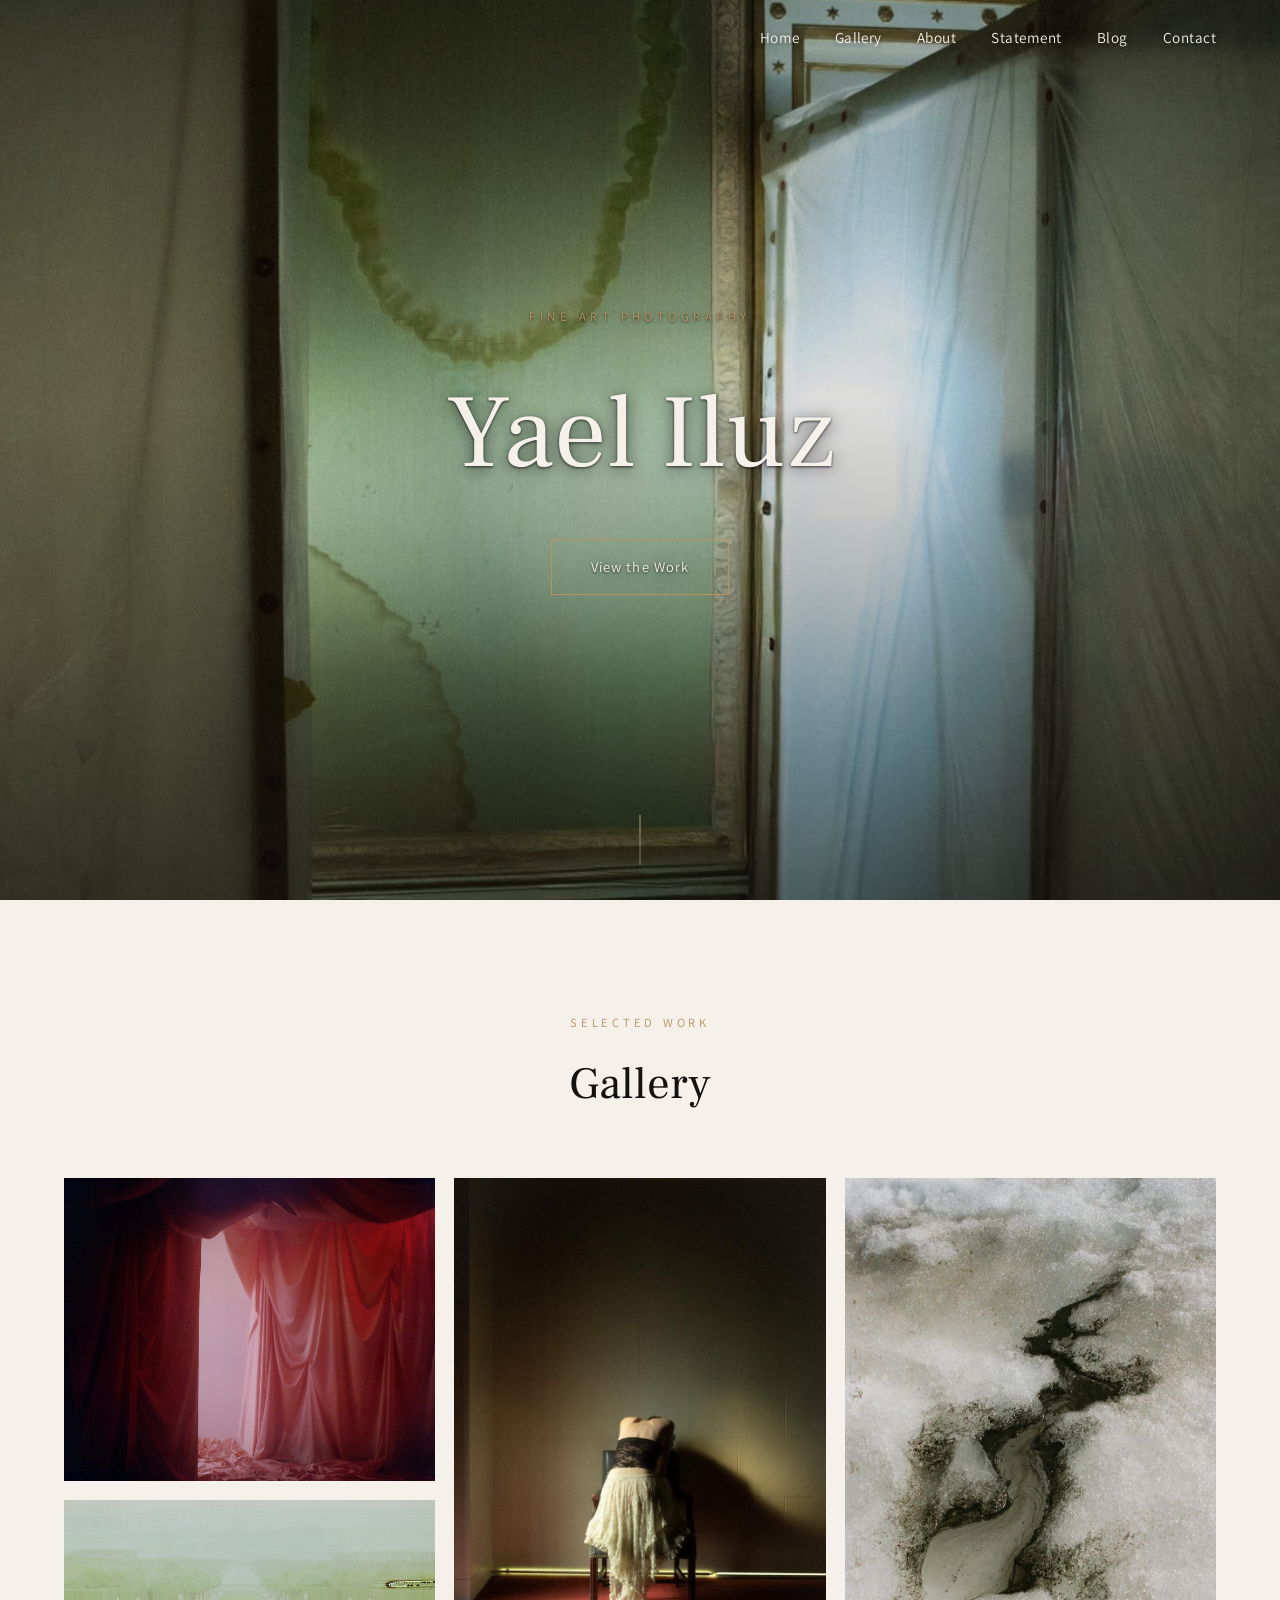
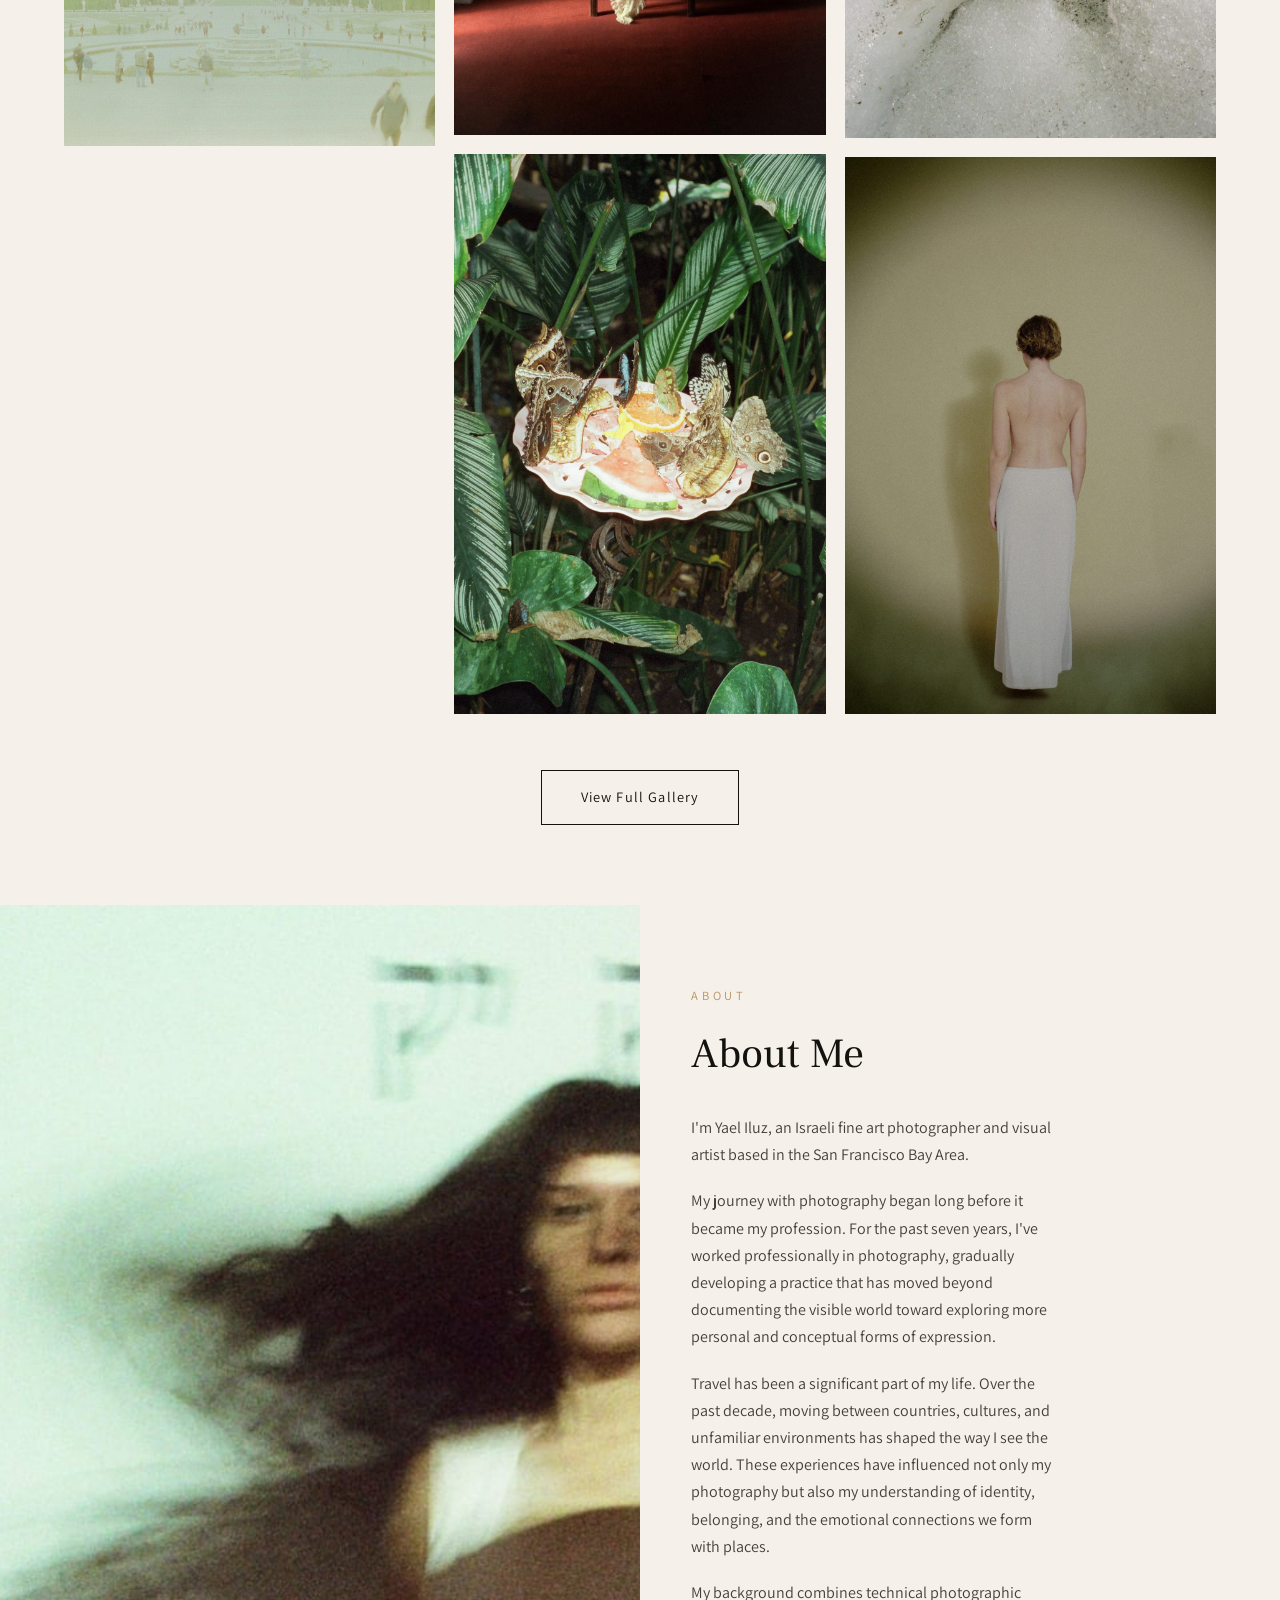
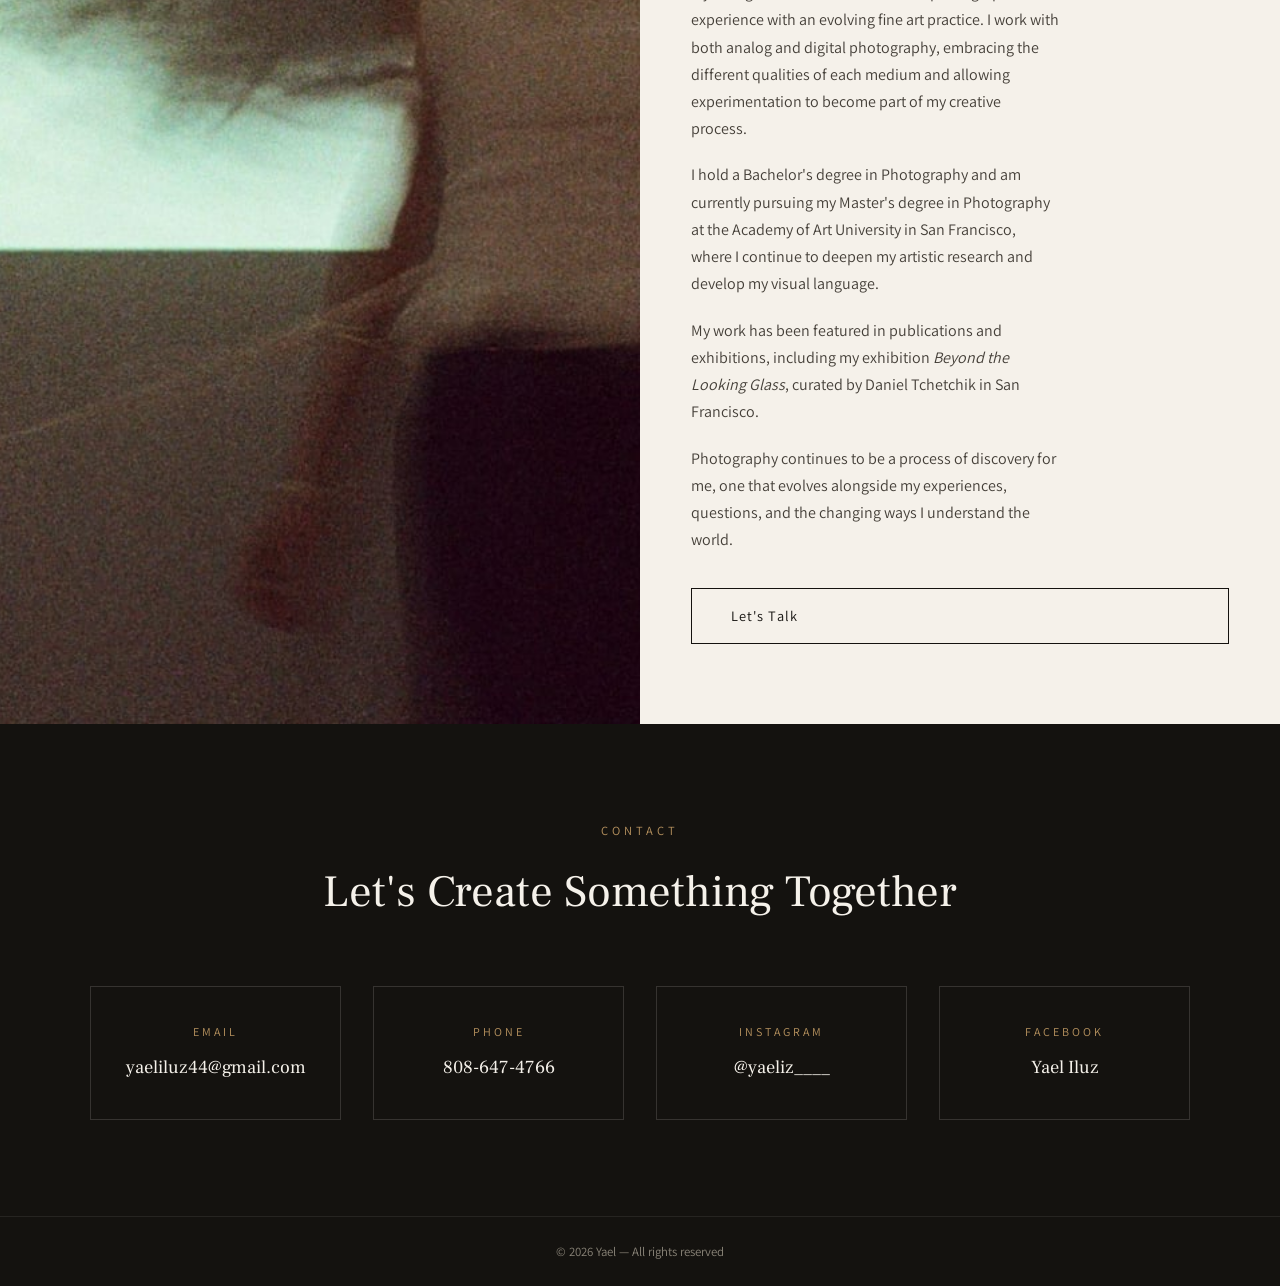
==== index.html @ ffc7ed6e "Add cache-busting version to styles.css/script.js across all pages She reported the gallery fix not " ====
<!DOCTYPE html>
<html lang="en" dir="ltr">
<head>
<meta charset="UTF-8">
<meta name="viewport" content="width=device-width, initial-scale=1.0">
<title>Yael | Fine Art Photographer</title>
<meta name="description" content="Yael — fine art photographer. Portraits, nature, and unforgettable moments through the lens.">
<link rel="preconnect" href="https://fonts.googleapis.com">
<link rel="preconnect" href="https://fonts.gstatic.com" crossorigin>
<link href="https://fonts.googleapis.com/css2?family=Frank+Ruhl+Libre:wght@300;400;500;700&family=Assistant:wght@300;400;500;600&display=swap" rel="stylesheet">
<link rel="stylesheet" href="styles.css?v=3">
</head>
<body>

<div class="loader" id="loader"><span>Yael</span></div>

<header class="site-header" id="siteHeader">
  <nav class="nav">
    <button class="nav-toggle" id="navToggle" aria-label="Menu">
      <span></span><span></span><span></span>
    </button>
    <ul class="nav-links" id="navLinks">
      <li><a href="#home">Home</a></li>
      <li><a href="#gallery">Gallery</a></li>
      <li><a href="#about">About</a></li>
      <li><a href="artist-statement.html">Statement</a></li>
      <li><a href="blog.html">Blog</a></li>
      <li><a href="#contact">Contact</a></li>
    </ul>
  </nav>
</header>

<section class="hero" id="home">
  <div class="hero-slides" id="heroSlides">
    <div class="hero-slide active" style="background-image:url('images/hero/hero-static.jpg')"></div>
  </div>
  <div class="hero-overlay"></div>
  <div class="hero-content">
    <p class="hero-eyebrow">Fine Art Photography</p>
    <h1>Yael Iluz</h1>
    <a href="#gallery" class="btn">View the Work</a>
  </div>
  <div class="scroll-hint"><span></span></div>
</section>


<section class="gallery-section" id="gallery">
  <div class="section-heading">
    <p class="eyebrow">Selected Work</p>
    <h2>Gallery</h2>
  </div>
  <div class="masonry" id="masonryGrid">
    <figure class="masonry-item"><img src="images/gallery/curtain.jpg" alt="Draped curtain, studio" loading="lazy"><figcaption>Fine Art // Studio</figcaption></figure>
    <figure class="masonry-item"><img src="images/gallery/garden.jpg" alt="Garden fountain, pastel tones" loading="lazy"><figcaption>Nature</figcaption></figure>
    <figure class="masonry-item"><img src="images/gallery/figure-study.jpg" alt="Figure study, seated" loading="lazy"><figcaption>Portrait</figcaption></figure>
    <figure class="masonry-item"><img src="images/gallery/butterflies.jpg" alt="Butterflies on a fruit plate" loading="lazy"><figcaption>Nature</figcaption></figure>
    <figure class="masonry-item"><img src="images/gallery/snow.jpg" alt="Melting snow, abstract" loading="lazy"><figcaption>Nature // Abstract</figcaption></figure>
    <figure class="masonry-item"><img src="images/gallery/back-portrait.jpg" alt="Bare back portrait against a wall" loading="lazy"><figcaption>Portrait</figcaption></figure>
  </div>
  <div class="gallery-cta">
    <a href="gallery.html" class="btn btn-outline">View Full Gallery</a>
  </div>
</section>

<section class="about" id="about">
  <div class="about-image" style="background-image:url('images/gallery/about-portrait.jpg')"></div>
  <div class="about-text">
    <p class="eyebrow">About</p>
    <h2>About Me</h2>
    <p>I'm Yael Iluz, an Israeli fine art photographer and visual artist based in the San Francisco Bay Area.</p>
    <p>My journey with photography began long before it became my profession. For the past seven years, I've worked professionally in photography, gradually developing a practice that has moved beyond documenting the visible world toward exploring more personal and conceptual forms of expression.</p>
    <p>Travel has been a significant part of my life. Over the past decade, moving between countries, cultures, and unfamiliar environments has shaped the way I see the world. These experiences have influenced not only my photography but also my understanding of identity, belonging, and the emotional connections we form with places.</p>
    <p>My background combines technical photographic experience with an evolving fine art practice. I work with both analog and digital photography, embracing the different qualities of each medium and allowing experimentation to become part of my creative process.</p>
    <p>I hold a Bachelor's degree in Photography and am currently pursuing my Master's degree in Photography at the Academy of Art University in San Francisco, where I continue to deepen my artistic research and develop my visual language.</p>
    <p>My work has been featured in publications and exhibitions, including my exhibition <em>Beyond the Looking Glass</em>, curated by Daniel Tchetchik in San Francisco.</p>
    <p>Photography continues to be a process of discovery for me, one that evolves alongside my experiences, questions, and the changing ways I understand the world.</p>
    <a href="#contact" class="btn btn-outline">Let's Talk</a>
  </div>
</section>

<section class="contact" id="contact">
  <div class="section-heading light">
    <p class="eyebrow">Contact</p>
    <h2>Let's Create Something Together</h2>
  </div>
  <div class="contact-grid">
    <a class="contact-item" href="mailto:yaeliluz44@gmail.com">
      <span class="contact-label">Email</span>
      <span class="contact-value">yaeliluz44@gmail.com</span>
    </a>
    <a class="contact-item" href="tel:+18086474766">
      <span class="contact-label">Phone</span>
      <span class="contact-value">808-647-4766</span>
    </a>
    <a class="contact-item" href="https://www.instagram.com/yaeliz____" target="_blank" rel="noopener">
      <span class="contact-label">Instagram</span>
      <span class="contact-value">@yaeliz____</span>
    </a>
    <a class="contact-item" href="https://www.facebook.com/yael.iluz" target="_blank" rel="noopener">
      <span class="contact-label">Facebook</span>
      <span class="contact-value">Yael Iluz</span>
    </a>
  </div>
</section>

<footer class="site-footer">
  <p>© <span id="year"></span> Yael — All rights reserved</p>
</footer>

<div class="lightbox" id="lightbox">
  <button class="lightbox-close" id="lightboxClose" aria-label="Close">&times;</button>
  <img id="lightboxImg" src="" alt="">
</div>

<script src="script.js?v=3"></script>
</body>
</html>
---- styles.css ----
:root {
  --black: #14120f;
  --cream: #f5f1ea;
  --sand: #e8e0d2;
  --gold: #b8935f;
  --muted: #8a8478;
  --serif: 'Frank Ruhl Libre', serif;
  --sans: 'Assistant', sans-serif;
  --transition: 0.5s cubic-bezier(.25,.1,.25,1);
}

* { margin: 0; padding: 0; box-sizing: border-box; }

html { scroll-behavior: smooth; }

body {
  font-family: var(--sans);
  background: var(--cream);
  color: var(--black);
  line-height: 1.7;
  overflow-x: hidden;
}

img { display: block; max-width: 100%; }

a { color: inherit; text-decoration: none; }

/* Loader */
.loader {
  position: fixed; inset: 0; z-index: 9999;
  background: var(--black);
  display: flex; align-items: center; justify-content: center;
  transition: opacity 0.8s ease, visibility 0.8s ease;
}
.loader span {
  font-family: var(--serif);
  color: var(--cream);
  font-size: 1.4rem;
  letter-spacing: 0.3em;
  opacity: 0;
  animation: fadeLoader 1.6s ease forwards;
}
@keyframes fadeLoader { 0%{opacity:0} 50%{opacity:1} 100%{opacity:1} }
.loader.hidden { opacity: 0; visibility: hidden; }

/* Header */
.site-header {
  position: fixed; top: 0; right: 0; left: 0; z-index: 500;
  padding: 1.5rem 5%;
  transition: background var(--transition), padding var(--transition);
  text-shadow: 0 1px 6px rgba(0,0,0,0.6);
}
.site-header.scrolled { text-shadow: none; }
.site-header.scrolled {
  background: rgba(20,18,15,0.92);
  backdrop-filter: blur(8px);
  padding: 0.9rem 5%;
}
.nav {
  display: flex; align-items: center; justify-content: flex-end;
  max-width: 1400px; margin: 0 auto;
}
.logo {
  font-family: var(--serif);
  font-size: 1.4rem;
  letter-spacing: 0.08em;
  color: var(--cream);
}
.nav-links {
  display: flex; gap: 2.2rem; list-style: none;
}
.nav-links a {
  color: var(--cream);
  font-size: 0.95rem;
  letter-spacing: 0.03em;
  position: relative;
  padding-bottom: 4px;
}
.nav-links a::after {
  content: ''; position: absolute; bottom: 0; right: 0; width: 0; height: 1px;
  background: var(--gold); transition: width var(--transition);
}
.nav-links a:hover::after { width: 100%; }

.nav-toggle {
  display: none; flex-direction: column; gap: 5px;
  background: none; border: none; cursor: pointer; padding: 8px;
}
.nav-toggle span { width: 24px; height: 2px; background: var(--cream); }

/* Hero */
.hero {
  position: relative; height: 100vh; min-height: 600px;
  display: flex; align-items: center; justify-content: center;
  overflow: hidden;
}
.hero-slides { position: absolute; inset: 0; }
.hero-slide {
  position: absolute; inset: 0;
  background-size: cover; background-position: center;
  opacity: 0;
  transform: scale(1.08);
  transition: opacity 1.8s ease;
  animation: heroZoomLoop 22s ease-in-out infinite alternate;
}
.hero-slide.active { opacity: 1; z-index: 1; }
@keyframes heroZoomLoop { from { transform: scale(1.08); } to { transform: scale(1); } }
.hero-overlay {
  position: absolute; inset: 0; z-index: 2;
  background: linear-gradient(180deg, rgba(20,18,15,0.25) 0%, rgba(20,18,15,0.15) 45%, rgba(20,18,15,0.55) 100%);
}
.hero-content {
  position: relative; z-index: 3; text-align: center; color: var(--cream);
  padding: 0 1.5rem;
  text-shadow: 0 2px 16px rgba(0,0,0,0.55), 0 1px 3px rgba(0,0,0,0.7);
}
.hero-eyebrow {
  letter-spacing: 0.35em; text-transform: uppercase; font-size: 0.8rem;
  color: var(--gold); margin-bottom: 1.2rem;
  opacity: 0; animation: riseIn 1s ease 0.3s forwards;
}
.hero-content h1 {
  font-family: var(--serif); font-weight: 400;
  font-size: clamp(3rem, 9vw, 6.5rem);
  margin-bottom: 1rem;
  opacity: 0; animation: riseIn 1s ease 0.5s forwards;
}
.hero-sub {
  font-size: 1.1rem; font-weight: 300; letter-spacing: 0.05em;
  margin-bottom: 2.5rem; color: var(--sand);
  opacity: 0; animation: riseIn 1s ease 0.7s forwards;
}
@keyframes riseIn { from { opacity: 0; transform: translateY(20px); } to { opacity: 1; transform: translateY(0); } }

.btn {
  display: inline-block; padding: 0.9rem 2.4rem;
  border: 1px solid var(--gold); color: var(--cream);
  letter-spacing: 0.08em; font-size: 0.9rem;
  transition: background var(--transition), color var(--transition);
  opacity: 0; animation: riseIn 1s ease 0.9s forwards;
}
.btn:hover { background: var(--gold); color: var(--black); }
.btn-outline { border-color: var(--black); color: var(--black); opacity: 1; animation: none; }
.btn-outline:hover { background: var(--black); color: var(--cream); }

.scroll-hint {
  position: absolute; bottom: 2.2rem; left: 50%; transform: translateX(-50%);
  z-index: 3; width: 1px; height: 50px; background: rgba(245,241,234,0.4);
  overflow: hidden;
}
.scroll-hint span {
  display: block; width: 100%; height: 40%; background: var(--gold);
  animation: scrollDown 2s ease-in-out infinite;
}
@keyframes scrollDown { 0%{transform:translateY(-100%)} 100%{transform:translateY(250%)} }

/* Intro strip - placeholder notice */
.intro-strip {
  background: var(--gold); color: var(--black);
  text-align: center; padding: 0.6rem 1rem;
  font-size: 0.85rem; letter-spacing: 0.02em;
}

/* Section heading */
.section-heading { text-align: center; margin-bottom: 3.5rem; }
.section-heading .eyebrow {
  letter-spacing: 0.3em; text-transform: uppercase; font-size: 0.78rem;
  color: var(--gold); margin-bottom: 0.8rem;
}
.section-heading h2 {
  font-family: var(--serif); font-weight: 400; font-size: clamp(2rem, 4vw, 2.8rem);
}
.section-heading.light .eyebrow { color: var(--gold); }
.section-heading.light h2 { color: var(--cream); }

/* Page hero (inner pages) */
.page-hero { padding: 9rem 5% 2rem; text-align: center; }
.filters {
  display: flex; justify-content: center; flex-wrap: wrap; gap: 0.8rem;
  margin-top: 1rem;
}
.filter-btn {
  background: none; border: 1px solid var(--muted); color: var(--black);
  padding: 0.55rem 1.4rem; font-size: 0.85rem; letter-spacing: 0.04em;
  cursor: pointer; transition: background var(--transition), color var(--transition), border-color var(--transition);
  font-family: var(--sans);
}
.filter-btn:hover { border-color: var(--gold); }
.filter-btn.active { background: var(--black); color: var(--cream); border-color: var(--black); }

/* Gallery */
.gallery-section { padding: 7rem 5% 5rem; max-width: 1400px; margin: 0 auto; }
.full-gallery { padding-top: 2rem; }
.masonry {
  columns: 3 260px; column-gap: 1.2rem;
}
.masonry-item {
  break-inside: avoid; margin-bottom: 1.2rem; position: relative;
  overflow: hidden; cursor: pointer;
}
.masonry-item img {
  width: 100%; height: auto; display: block;
  transition: transform 0.8s ease, filter 0.8s ease;
}
.masonry-item:hover img { transform: scale(1.06); }
.masonry-item img:focus-visible {
  outline: 3px solid var(--gold); outline-offset: -3px;
}
.masonry-item figcaption {
  position: absolute; bottom: 0; right: 0; left: 0;
  padding: 1.2rem 1rem 0.8rem;
  background: linear-gradient(0deg, rgba(20,18,15,0.75), transparent);
  color: var(--cream); font-size: 0.8rem; letter-spacing: 0.05em;
  opacity: 0; transition: opacity var(--transition);
}
.masonry-item:hover figcaption, .masonry-item:focus-within figcaption { opacity: 1; }
.gallery-cta { text-align: center; margin-top: 3.5rem; }

.video-placeholder-box {
  height: 320px;
  display: flex; flex-direction: column; align-items: center; justify-content: center;
  gap: 0.6rem;
  background: var(--sand);
  border: 1px dashed var(--muted);
}
.video-placeholder-box span {
  font-family: var(--serif); font-size: 1.3rem; color: var(--black);
}
.video-placeholder-box em {
  font-style: normal; font-size: 0.78rem; letter-spacing: 0.15em; text-transform: uppercase;
  color: var(--muted);
}

/* Blog */
.blog-grid {
  display: grid; grid-template-columns: repeat(3, 1fr);
  gap: 2.5rem;
}
.blog-card { display: flex; flex-direction: column; }
.blog-card-image {
  display: block; height: 220px; background-size: cover; background-position: center;
  margin-bottom: 1.4rem; transition: filter var(--transition);
}
.blog-card-image:hover { filter: brightness(1.08); }
.blog-card-image:focus-visible { outline: 3px solid var(--gold); outline-offset: 2px; }
.blog-date {
  font-size: 0.75rem; letter-spacing: 0.2em; text-transform: uppercase;
  color: var(--gold); margin-bottom: 0.6rem;
}
.blog-title {
  font-family: var(--serif); font-weight: 400; font-size: 1.3rem;
  margin-bottom: 0.8rem; line-height: 1.4;
}
.blog-title a:hover { color: var(--gold); }
.blog-excerpt { color: #443f38; margin-bottom: 1rem; max-width: 42ch; }
.blog-link {
  font-size: 0.85rem; letter-spacing: 0.04em; color: var(--gold);
  border-bottom: 1px solid transparent; transition: border-color var(--transition);
  align-self: flex-start;
}
.blog-link:hover { border-color: var(--gold); }
.blog-empty-note {
  text-align: center; margin-top: 3.5rem; color: var(--muted); font-size: 0.85rem;
}

/* Article (single blog post) */
.article {
  max-width: 740px; margin: 0 auto; padding: 1rem 5% 2rem;
}
.article-meta {
  text-align: center; color: var(--muted); font-size: 0.85rem;
  letter-spacing: 0.08em; text-transform: uppercase; margin-bottom: 2.5rem;
}
.article-image {
  height: 380px; background-size: cover; background-position: center;
  margin-bottom: 2.5rem;
}
.article-body p { color: #443f38; margin-bottom: 1.4rem; max-width: 68ch; }
.article-body h3 {
  font-family: var(--serif); font-weight: 400; font-size: 1.5rem;
  margin: 2.2rem 0 1rem;
}
.article-body .btn-outline { margin-top: 1rem; }

@media (max-width: 720px) {
  .article-image { height: 240px; }
}

/* About */
.about {
  display: grid; grid-template-columns: 1fr 1fr;
  min-height: 80vh;
}
.about-image { background-size: cover; background-position: center; min-height: 400px; }
.about-text {
  display: flex; flex-direction: column; justify-content: center;
  padding: 5rem 8%;
}
.about-text .eyebrow {
  letter-spacing: 0.3em; text-transform: uppercase; font-size: 0.78rem;
  color: var(--gold); margin-bottom: 0.8rem;
}
.about-text h2 {
  font-family: var(--serif); font-weight: 400; font-size: clamp(2rem, 3.5vw, 2.6rem);
  margin-bottom: 1.5rem;
}
.about-text p { margin-bottom: 1.2rem; color: #443f38; max-width: 46ch; }
.about-text .btn-outline { margin-top: 1rem; }

/* Contact */
.contact {
  background: var(--black); color: var(--cream);
  padding: 6rem 5%;
}
.contact-grid {
  display: grid; grid-template-columns: repeat(auto-fit, minmax(190px, 1fr));
  gap: 2rem; max-width: 1100px; margin: 0 auto;
}
.contact-item {
  text-align: center; padding: 2.2rem 1rem;
  border: 1px solid rgba(245,241,234,0.15);
  display: flex; flex-direction: column; gap: 0.6rem;
  transition: border-color var(--transition), transform var(--transition);
}
.contact-item:hover { border-color: var(--gold); transform: translateY(-4px); }
.contact-label {
  font-size: 0.75rem; letter-spacing: 0.25em; text-transform: uppercase; color: var(--gold);
}
.contact-value { font-family: var(--serif); font-size: 1.15rem; }

/* Footer */
.site-footer {
  background: var(--black); color: var(--muted);
  text-align: center; padding: 1.5rem 1rem;
  font-size: 0.8rem; border-top: 1px solid rgba(245,241,234,0.08);
}

/* Lightbox */
.lightbox {
  position: fixed; inset: 0; background: rgba(10,9,7,0.96);
  z-index: 2000; display: none; align-items: center; justify-content: center;
  padding: 3rem;
}
.lightbox.open { display: flex; }
.lightbox img { max-width: 90vw; max-height: 88vh; box-shadow: 0 20px 60px rgba(0,0,0,0.5); }
.lightbox-close {
  position: absolute; top: 1.5rem; left: 2rem;
  background: none; border: none; color: var(--cream);
  font-size: 2.2rem; cursor: pointer; line-height: 1;
}

/* Reveal on scroll */
.reveal { opacity: 0; transform: translateY(30px); transition: opacity 0.9s ease, transform 0.9s ease; }
.reveal.visible { opacity: 1; transform: translateY(0); }

/* Responsive */
@media (max-width: 900px) {
  .about { grid-template-columns: 1fr; }
  .about-image { min-height: 320px; }
  .contact-grid { grid-template-columns: 1fr; }
  .blog-grid { grid-template-columns: 1fr 1fr; }
}

@media (max-width: 720px) {
  .nav-toggle { display: flex; }
  .nav-links {
    position: fixed; top: 0; left: 0; right: 0;
    width: 100%; height: 100vh; height: 100dvh;
    background: var(--black);
    flex-direction: column; align-items: center; justify-content: center;
    gap: 2.2rem;
    transform: translateY(-100%);
    transition: transform var(--transition);
    z-index: 400;
  }
  .nav-links.open { transform: translateY(0); }
  .nav-links a { font-size: 1.3rem; }
  .masonry { columns: 2 160px; }
  .blog-grid { grid-template-columns: 1fr; }
}

@media (max-width: 480px) {
  .masonry { columns: 1; }
  .contact-item { padding: 1.6rem 1rem; }
}
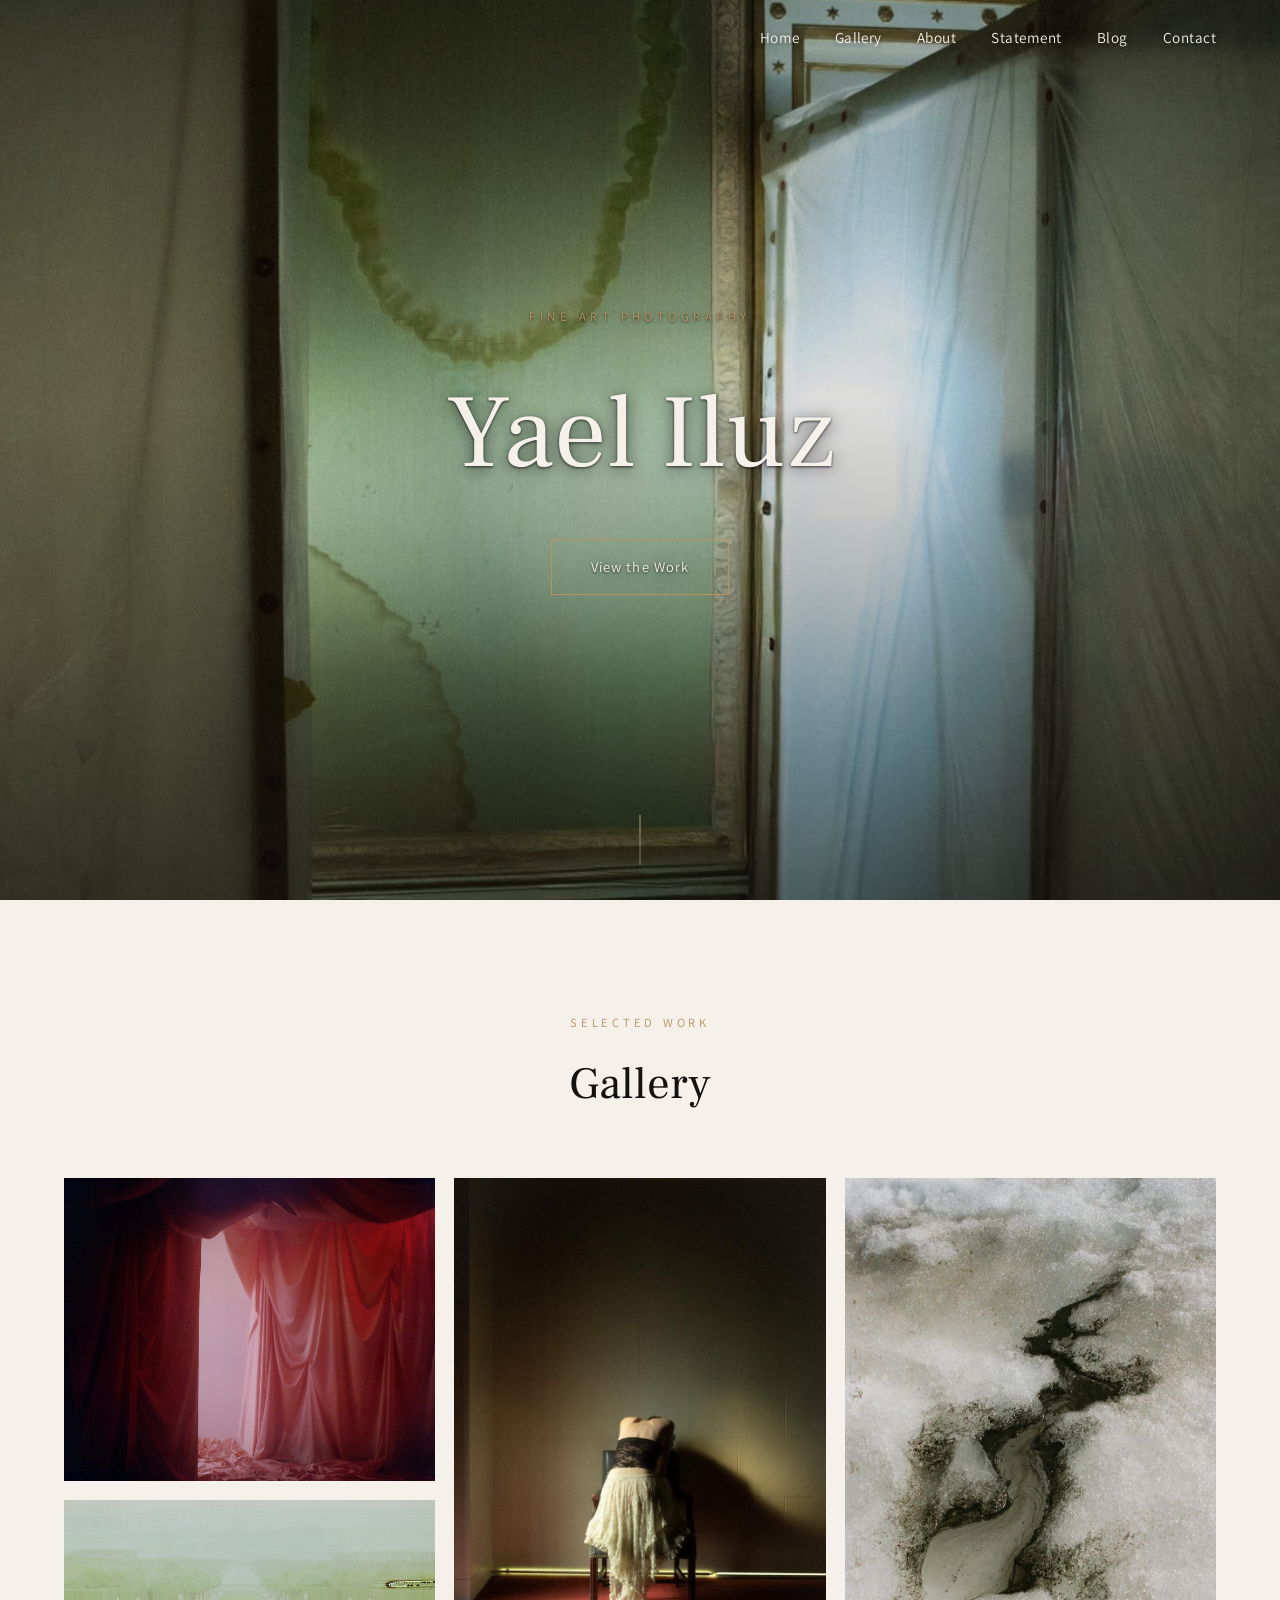
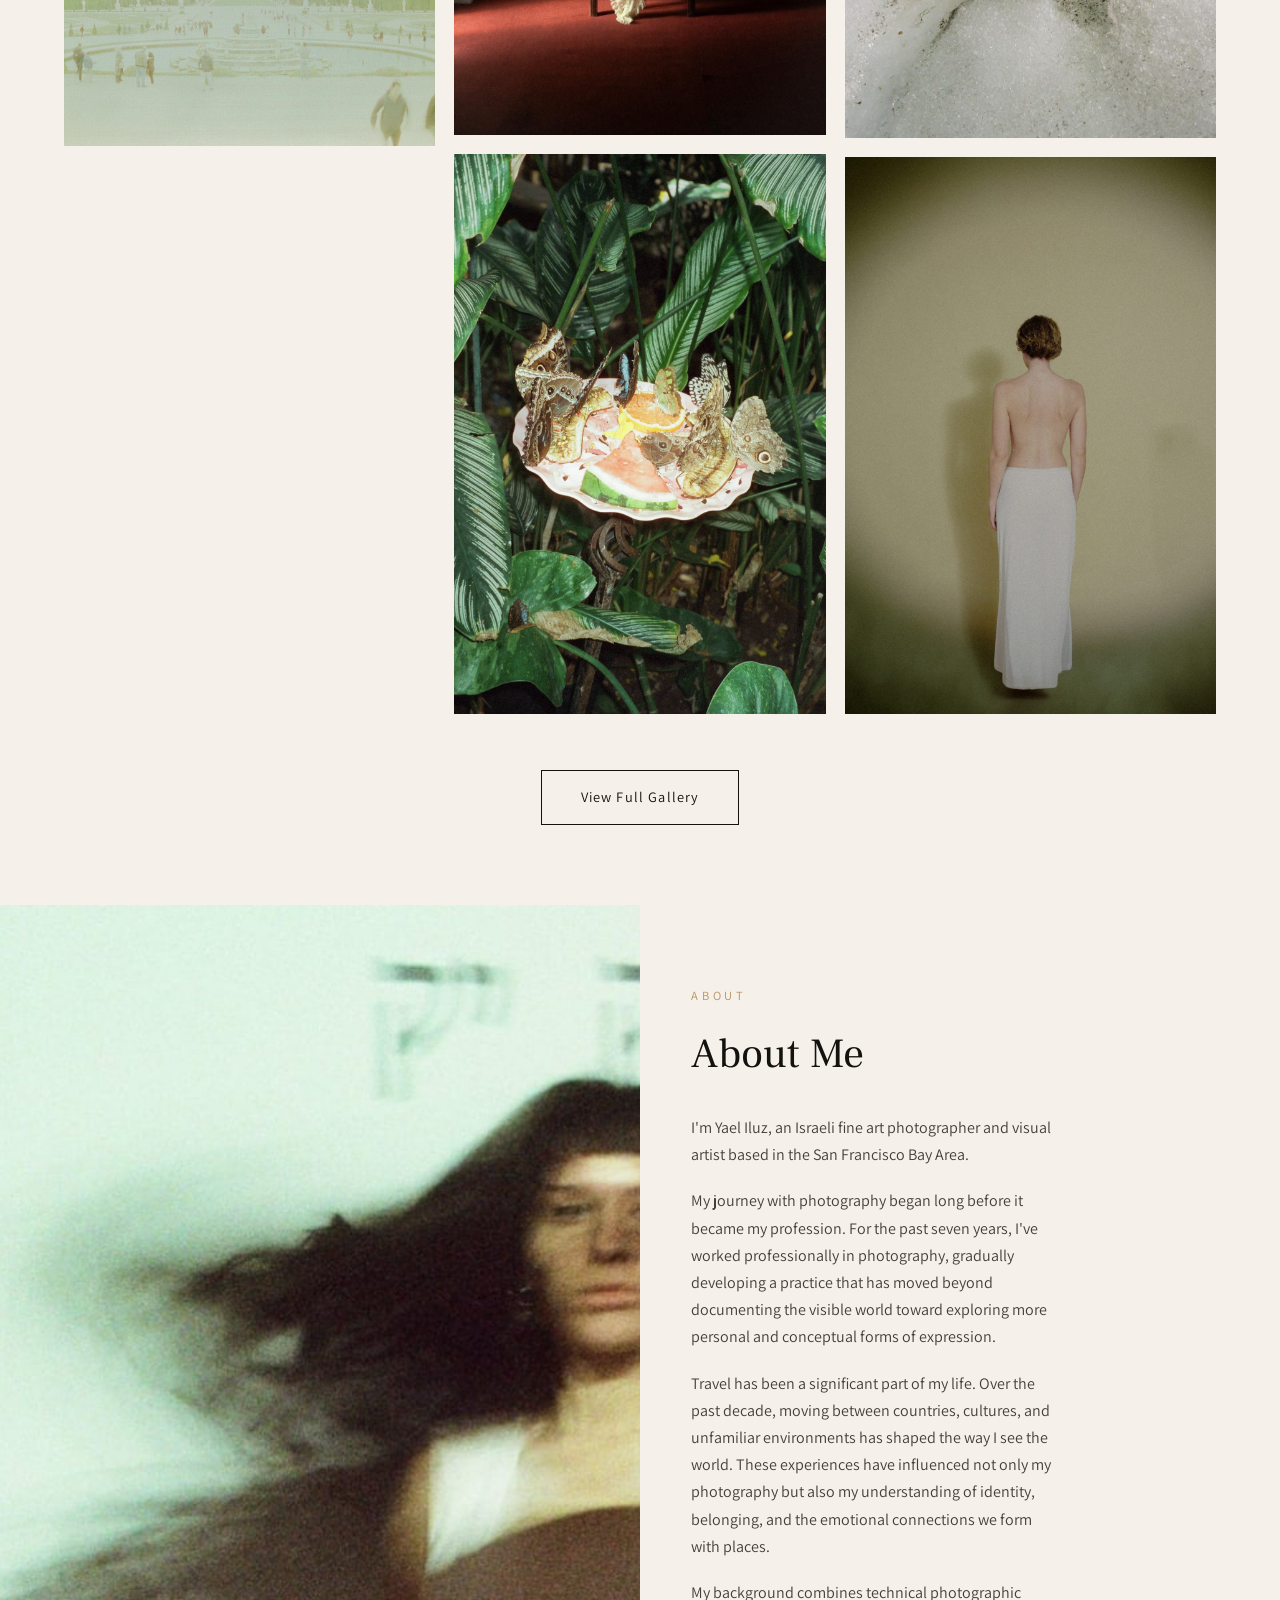
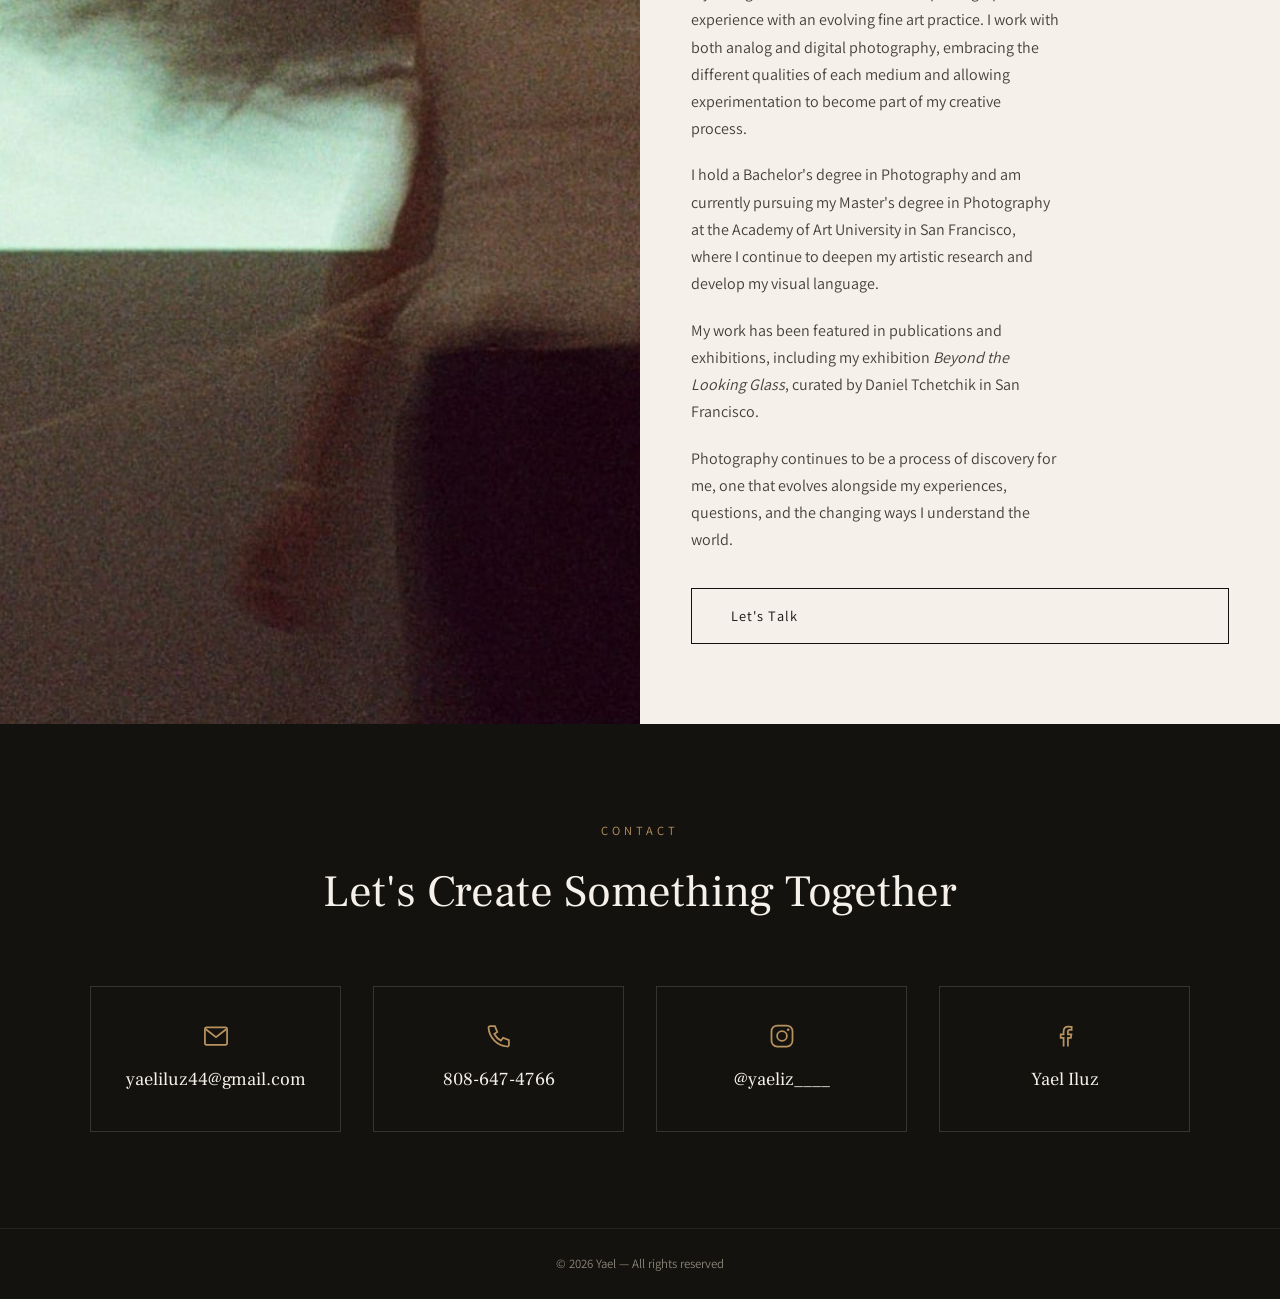
==== commit 05b4e708: "Replace contact section text labels with icons Email/Phone/Instagram/Facebook now show as minimal li" ====
--- a/index.html
+++ b/index.html
@@ -21,7 +21,7 @@
     </button>
     <ul class="nav-links" id="navLinks">
       <li><a href="#home">Home</a></li>
-      <li><a href="#gallery">Gallery</a></li>
+      <li><a href="gallery.html">Gallery</a></li>
       <li><a href="#about">About</a></li>
       <li><a href="artist-statement.html">Statement</a></li>
       <li><a href="blog.html">Blog</a></li>
@@ -84,20 +84,20 @@
     <h2>Let's Create Something Together</h2>
   </div>
   <div class="contact-grid">
-    <a class="contact-item" href="mailto:yaeliluz44@gmail.com">
-      <span class="contact-label">Email</span>
+    <a class="contact-item" href="mailto:yaeliluz44@gmail.com" aria-label="Email: yaeliluz44@gmail.com">
+      <span class="contact-icon" aria-hidden="true"><svg viewBox="0 0 24 24" fill="none" stroke="currentColor" stroke-width="1.5"><rect x="2.5" y="4.5" width="19" height="15" rx="1.5"/><path d="M3 6l9 7 9-7"/></svg></span>
       <span class="contact-value">yaeliluz44@gmail.com</span>
     </a>
-    <a class="contact-item" href="tel:+18086474766">
-      <span class="contact-label">Phone</span>
+    <a class="contact-item" href="tel:+18086474766" aria-label="Phone: 808-647-4766">
+      <span class="contact-icon" aria-hidden="true"><svg viewBox="0 0 24 24" fill="none" stroke="currentColor" stroke-width="1.5"><path d="M4.5 3.5h4l2 5-2.5 1.8a13 13 0 0 0 5.7 5.7l1.8-2.5 5 2v4a1.5 1.5 0 0 1-1.6 1.5A17.5 17.5 0 0 1 3 5.1 1.5 1.5 0 0 1 4.5 3.5z"/></svg></span>
       <span class="contact-value">808-647-4766</span>
     </a>
-    <a class="contact-item" href="https://www.instagram.com/yaeliz____" target="_blank" rel="noopener">
-      <span class="contact-label">Instagram</span>
+    <a class="contact-item" href="https://www.instagram.com/yaeliz____" target="_blank" rel="noopener" aria-label="Instagram: @yaeliz____">
+      <span class="contact-icon" aria-hidden="true"><svg viewBox="0 0 24 24" fill="none" stroke="currentColor" stroke-width="1.5"><rect x="3" y="3" width="18" height="18" rx="5"/><circle cx="12" cy="12" r="4.2"/><circle cx="17.3" cy="6.7" r="1.1" fill="currentColor" stroke="none"/></svg></span>
       <span class="contact-value">@yaeliz____</span>
     </a>
-    <a class="contact-item" href="https://www.facebook.com/yael.iluz" target="_blank" rel="noopener">
-      <span class="contact-label">Facebook</span>
+    <a class="contact-item" href="https://www.facebook.com/yael.iluz" target="_blank" rel="noopener" aria-label="Facebook: Yael Iluz">
+      <span class="contact-icon" aria-hidden="true"><svg viewBox="0 0 24 24" fill="none" stroke="currentColor" stroke-width="1.5"><path d="M14.5 21v-7.5h2.5l.5-3h-3V8.3c0-.9.3-1.6 1.6-1.6h1.6V4.1C16.9 4 15.9 4 14.8 4c-2.4 0-4 1.5-4 4.1v2.4H8.3v3h2.5V21"/></svg></span>
       <span class="contact-value">Yael Iluz</span>
     </a>
   </div>
--- a/styles.css
+++ b/styles.css
@@ -203,6 +203,10 @@
   transition: transform 0.8s ease, filter 0.8s ease;
 }
 .masonry-item:hover img { transform: scale(1.06); }
+.masonry-item.video-item { cursor: default; }
+.masonry-item video {
+  width: 100%; display: block; background: var(--black);
+}
 .masonry-item img:focus-visible {
   outline: 3px solid var(--gold); outline-offset: -3px;
 }
@@ -216,21 +220,6 @@
 .masonry-item:hover figcaption, .masonry-item:focus-within figcaption { opacity: 1; }
 .gallery-cta { text-align: center; margin-top: 3.5rem; }
 
-.video-placeholder-box {
-  height: 320px;
-  display: flex; flex-direction: column; align-items: center; justify-content: center;
-  gap: 0.6rem;
-  background: var(--sand);
-  border: 1px dashed var(--muted);
-}
-.video-placeholder-box span {
-  font-family: var(--serif); font-size: 1.3rem; color: var(--black);
-}
-.video-placeholder-box em {
-  font-style: normal; font-size: 0.78rem; letter-spacing: 0.15em; text-transform: uppercase;
-  color: var(--muted);
-}
-
 /* Blog */
 .blog-grid {
   display: grid; grid-template-columns: repeat(3, 1fr);
@@ -319,13 +308,14 @@
 .contact-item {
   text-align: center; padding: 2.2rem 1rem;
   border: 1px solid rgba(245,241,234,0.15);
-  display: flex; flex-direction: column; gap: 0.6rem;
+  display: flex; flex-direction: column; align-items: center; gap: 0.9rem;
   transition: border-color var(--transition), transform var(--transition);
 }
 .contact-item:hover { border-color: var(--gold); transform: translateY(-4px); }
-.contact-label {
-  font-size: 0.75rem; letter-spacing: 0.25em; text-transform: uppercase; color: var(--gold);
-}
+.contact-icon {
+  width: 28px; height: 28px; color: var(--gold);
+}
+.contact-icon svg { width: 100%; height: 100%; }
 .contact-value { font-family: var(--serif); font-size: 1.15rem; }
 
 /* Footer */
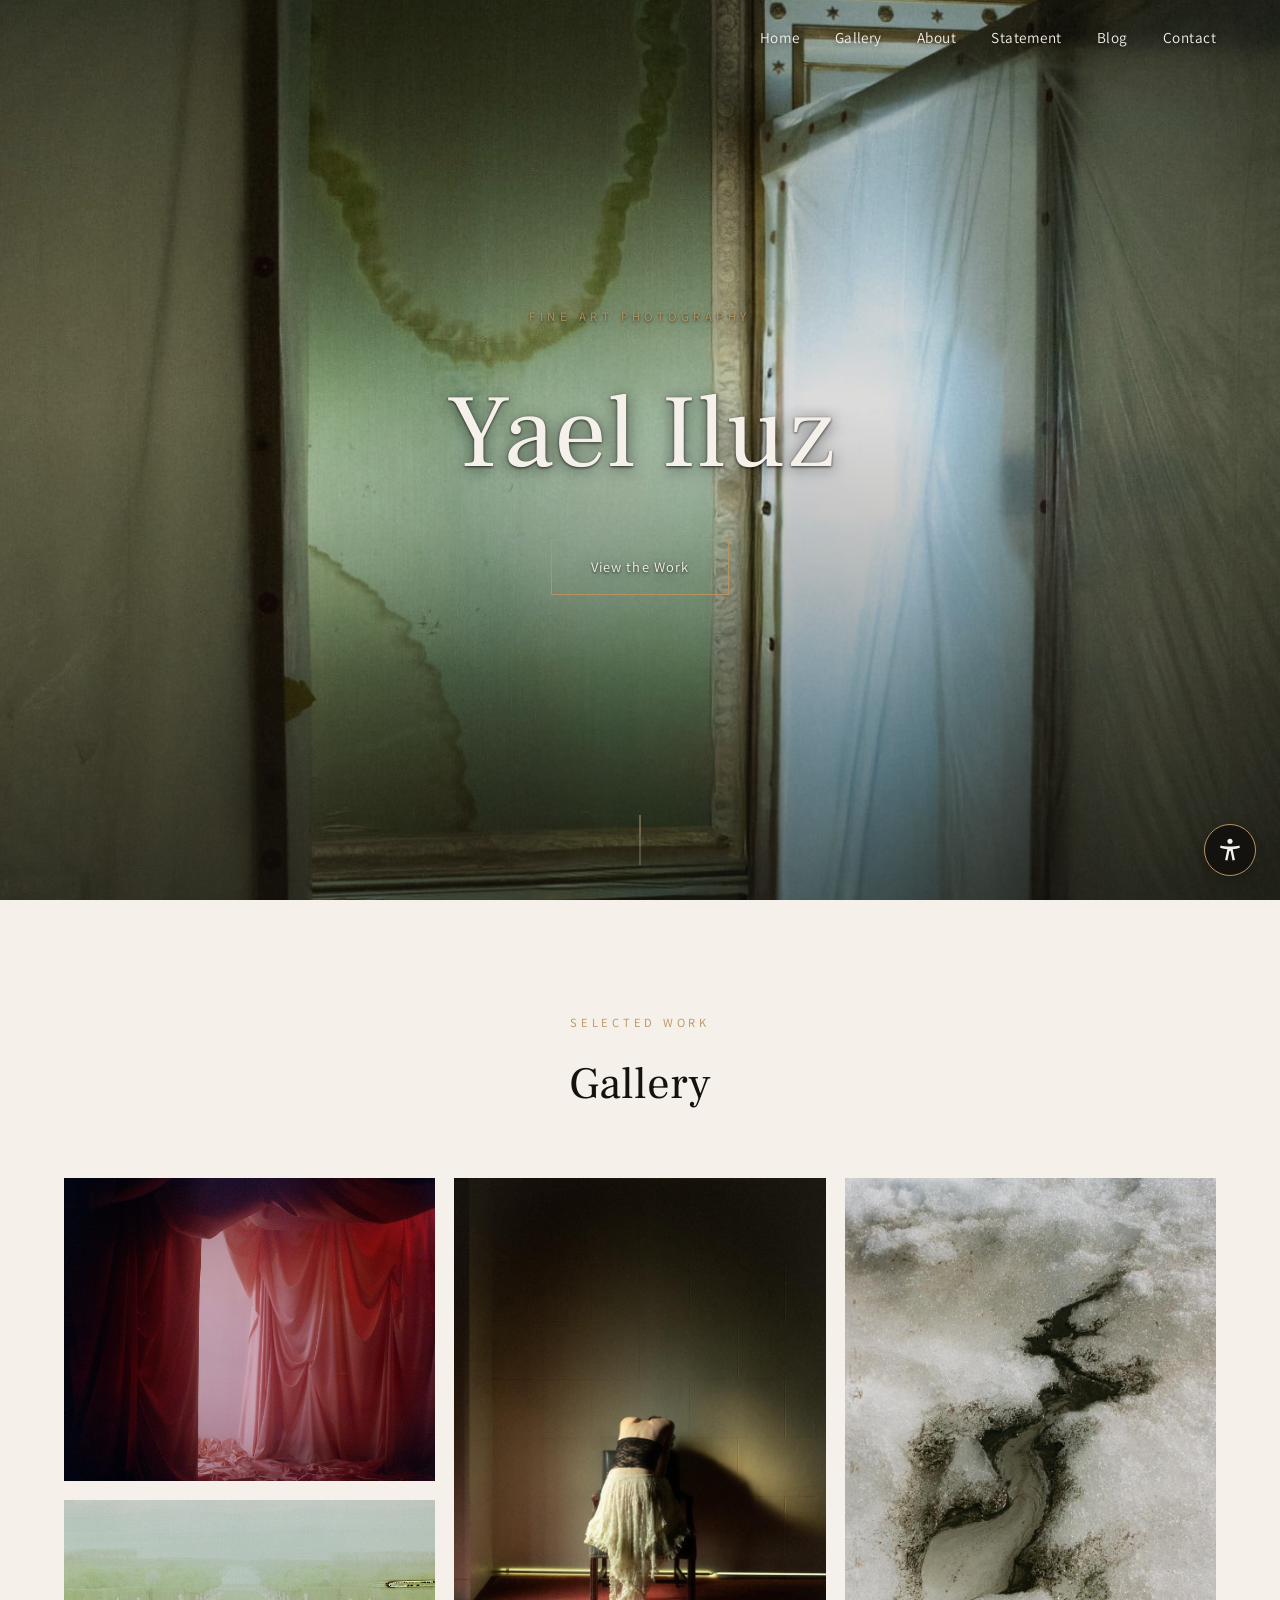
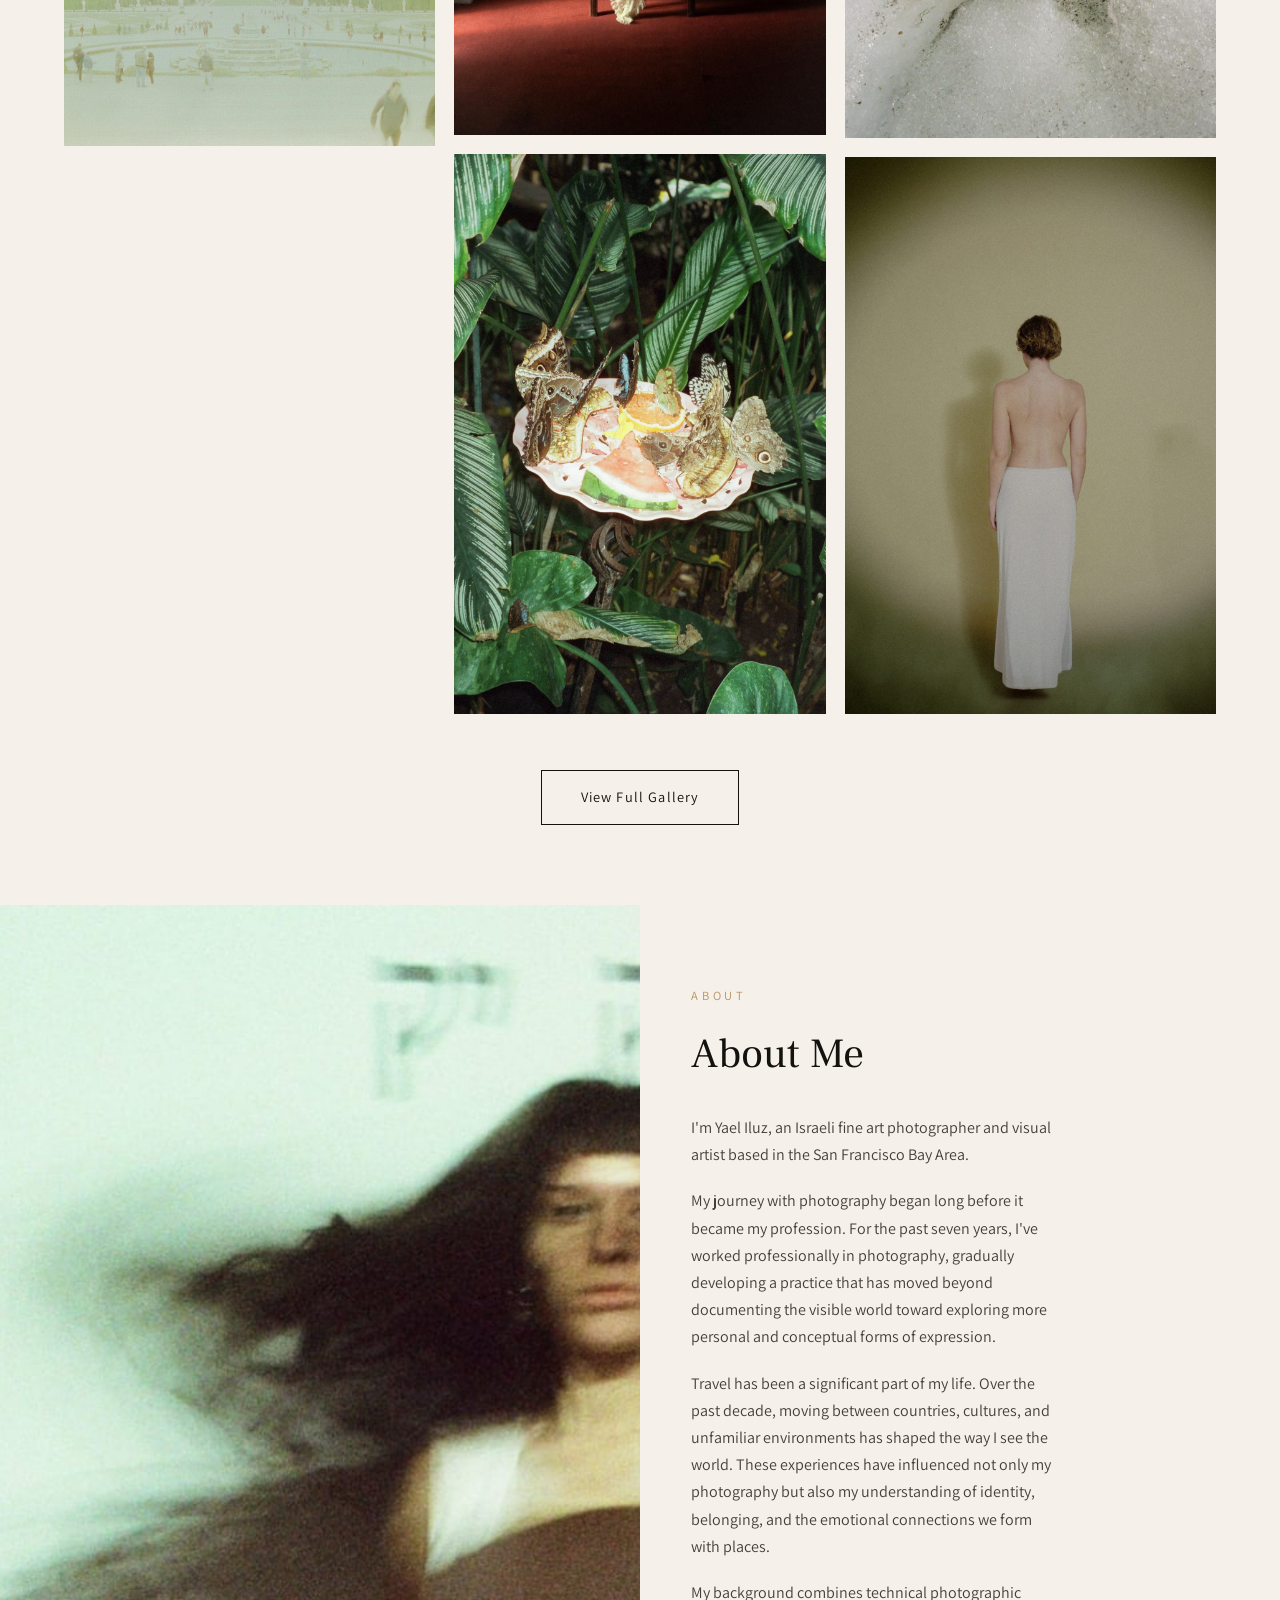
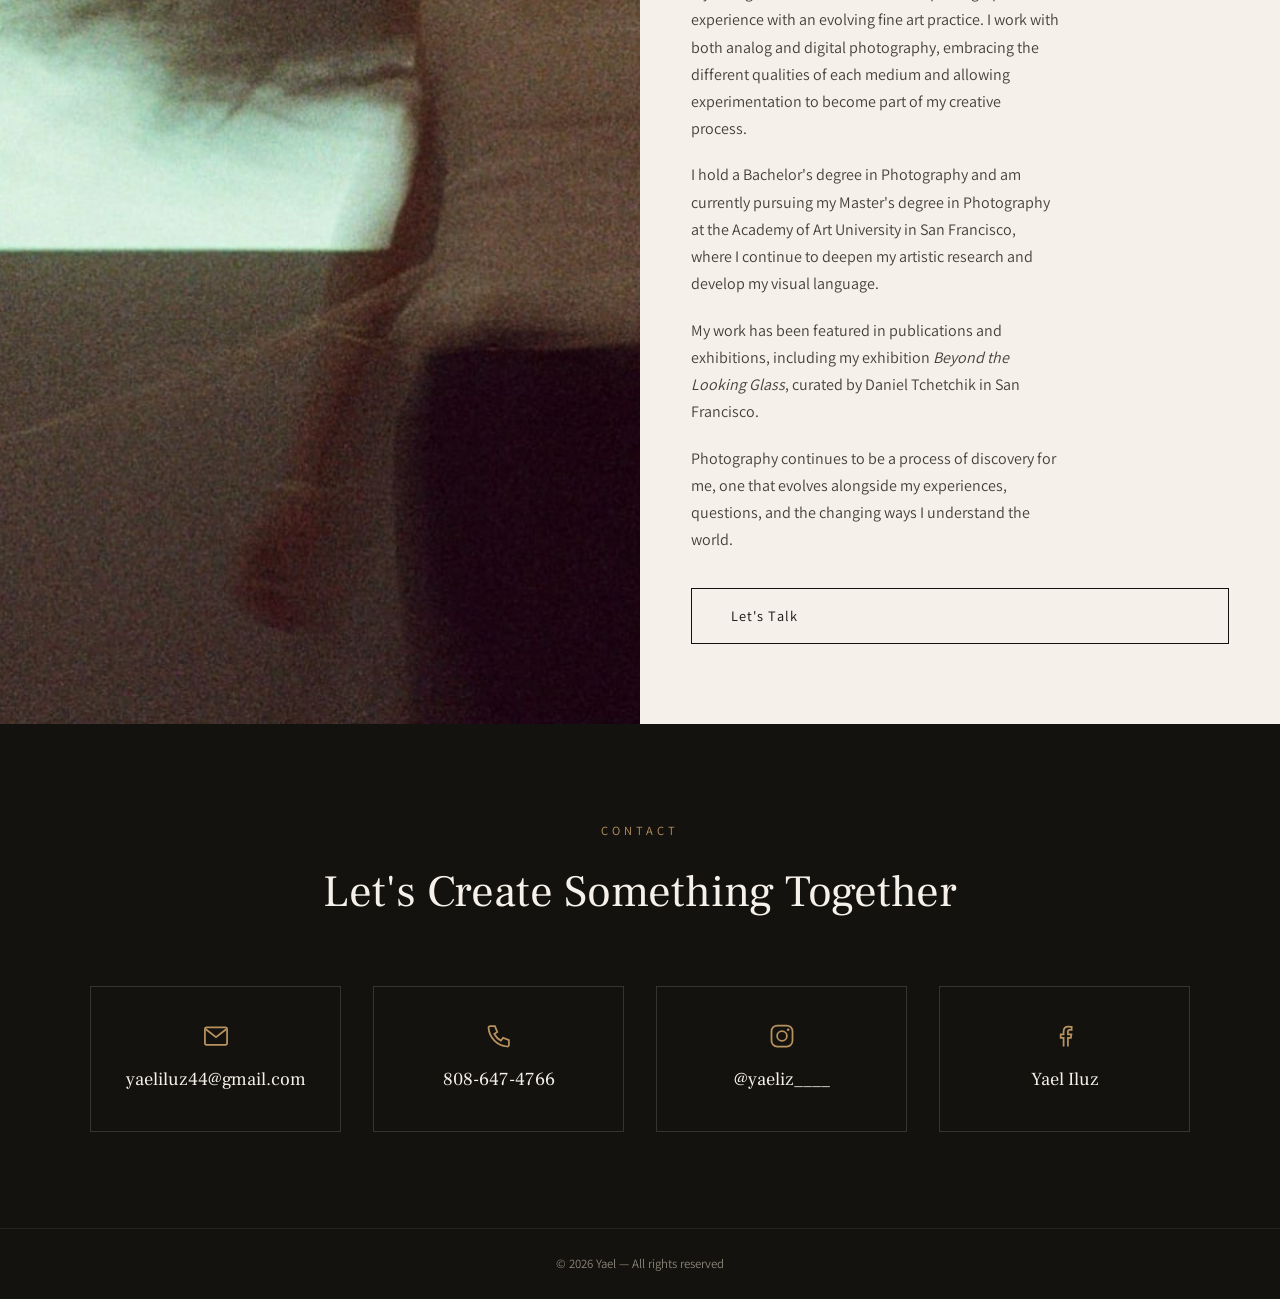
==== commit 6e216b06: "Add accessibility widget to the homepage Floating button, bottom-right, per her request. Opens a pan" ====
--- a/index.html
+++ b/index.html
@@ -8,7 +8,7 @@
 <link rel="preconnect" href="https://fonts.googleapis.com">
 <link rel="preconnect" href="https://fonts.gstatic.com" crossorigin>
 <link href="https://fonts.googleapis.com/css2?family=Frank+Ruhl+Libre:wght@300;400;500;700&family=Assistant:wght@300;400;500;600&display=swap" rel="stylesheet">
-<link rel="stylesheet" href="styles.css?v=3">
+<link rel="stylesheet" href="styles.css?v=4">
 </head>
 <body>
 
@@ -112,6 +112,20 @@
   <img id="lightboxImg" src="" alt="">
 </div>
 
-<script src="script.js?v=3"></script>
+<div class="a11y-widget">
+  <button class="a11y-toggle" id="a11yToggle" aria-label="Accessibility options" aria-expanded="false" aria-controls="a11yPanel">
+    <svg viewBox="0 0 24 24" fill="currentColor"><circle cx="12" cy="4.5" r="2.2"/><path d="M4 8.2c3.4 1.1 12.6 1.1 16 0l.5 1.9c-2 .6-4.1 1-6.2 1.2l1.9 9.3-2 .4-1.7-8.2h-1l-1.7 8.2-2-.4 1.9-9.3c-2.1-.2-4.2-.6-6.2-1.2z"/></svg>
+  </button>
+  <div class="a11y-panel" id="a11yPanel" hidden>
+    <p class="a11y-title">Accessibility</p>
+    <button type="button" data-a11y="font-inc">A+ &nbsp;Increase text size</button>
+    <button type="button" data-a11y="font-dec">A− &nbsp;Decrease text size</button>
+    <button type="button" data-a11y="contrast">High contrast</button>
+    <button type="button" data-a11y="underline">Underline links</button>
+    <button type="button" data-a11y="reset">Reset</button>
+  </div>
+</div>
+
+<script src="script.js?v=4"></script>
 </body>
 </html>
--- a/styles.css
+++ b/styles.css
@@ -338,6 +338,53 @@
   background: none; border: none; color: var(--cream);
   font-size: 2.2rem; cursor: pointer; line-height: 1;
 }
+
+/* Accessibility widget */
+.a11y-widget {
+  position: fixed; bottom: 1.5rem; right: 1.5rem; z-index: 3000;
+}
+.a11y-toggle {
+  width: 52px; height: 52px; border-radius: 50%;
+  background: var(--black); color: var(--cream);
+  border: 1px solid var(--gold);
+  display: flex; align-items: center; justify-content: center;
+  cursor: pointer; box-shadow: 0 4px 16px rgba(0,0,0,0.25);
+  transition: background var(--transition);
+}
+.a11y-toggle:hover, .a11y-toggle:focus-visible { background: var(--gold); color: var(--black); }
+.a11y-toggle svg { width: 28px; height: 28px; }
+.a11y-panel {
+  position: absolute; bottom: 64px; right: 0;
+  background: var(--cream); color: var(--black);
+  border: 1px solid var(--muted);
+  box-shadow: 0 8px 28px rgba(0,0,0,0.25);
+  padding: 1rem; width: 230px;
+  display: flex; flex-direction: column; gap: 0.5rem;
+}
+.a11y-panel[hidden] { display: none; }
+.a11y-title {
+  font-family: var(--serif); font-size: 1rem; margin-bottom: 0.3rem;
+}
+.a11y-panel button {
+  text-align: left; font-family: var(--sans); font-size: 0.9rem;
+  padding: 0.6rem 0.7rem; background: var(--sand); border: 1px solid transparent;
+  cursor: pointer; transition: border-color var(--transition);
+}
+.a11y-panel button:hover, .a11y-panel button:focus-visible { border-color: var(--gold); }
+.a11y-panel button[data-a11y="reset"] { color: var(--muted); }
+
+html.a11y-underline a { text-decoration: underline !important; }
+html.a11y-contrast body { background: #000; color: #fff; }
+html.a11y-contrast .about-text p,
+html.a11y-contrast .article-body p,
+html.a11y-contrast .blog-excerpt,
+html.a11y-contrast .contact-value,
+html.a11y-contrast .site-footer { color: #fff; }
+html.a11y-contrast .about-text h2,
+html.a11y-contrast .article-body h3,
+html.a11y-contrast .page-hero h2,
+html.a11y-contrast .page-hero .eyebrow { color: #fff; }
+html.a11y-contrast .page-hero { background: #000; }
 
 /* Reveal on scroll */
 .reveal { opacity: 0; transform: translateY(30px); transition: opacity 0.9s ease, transform 0.9s ease; }
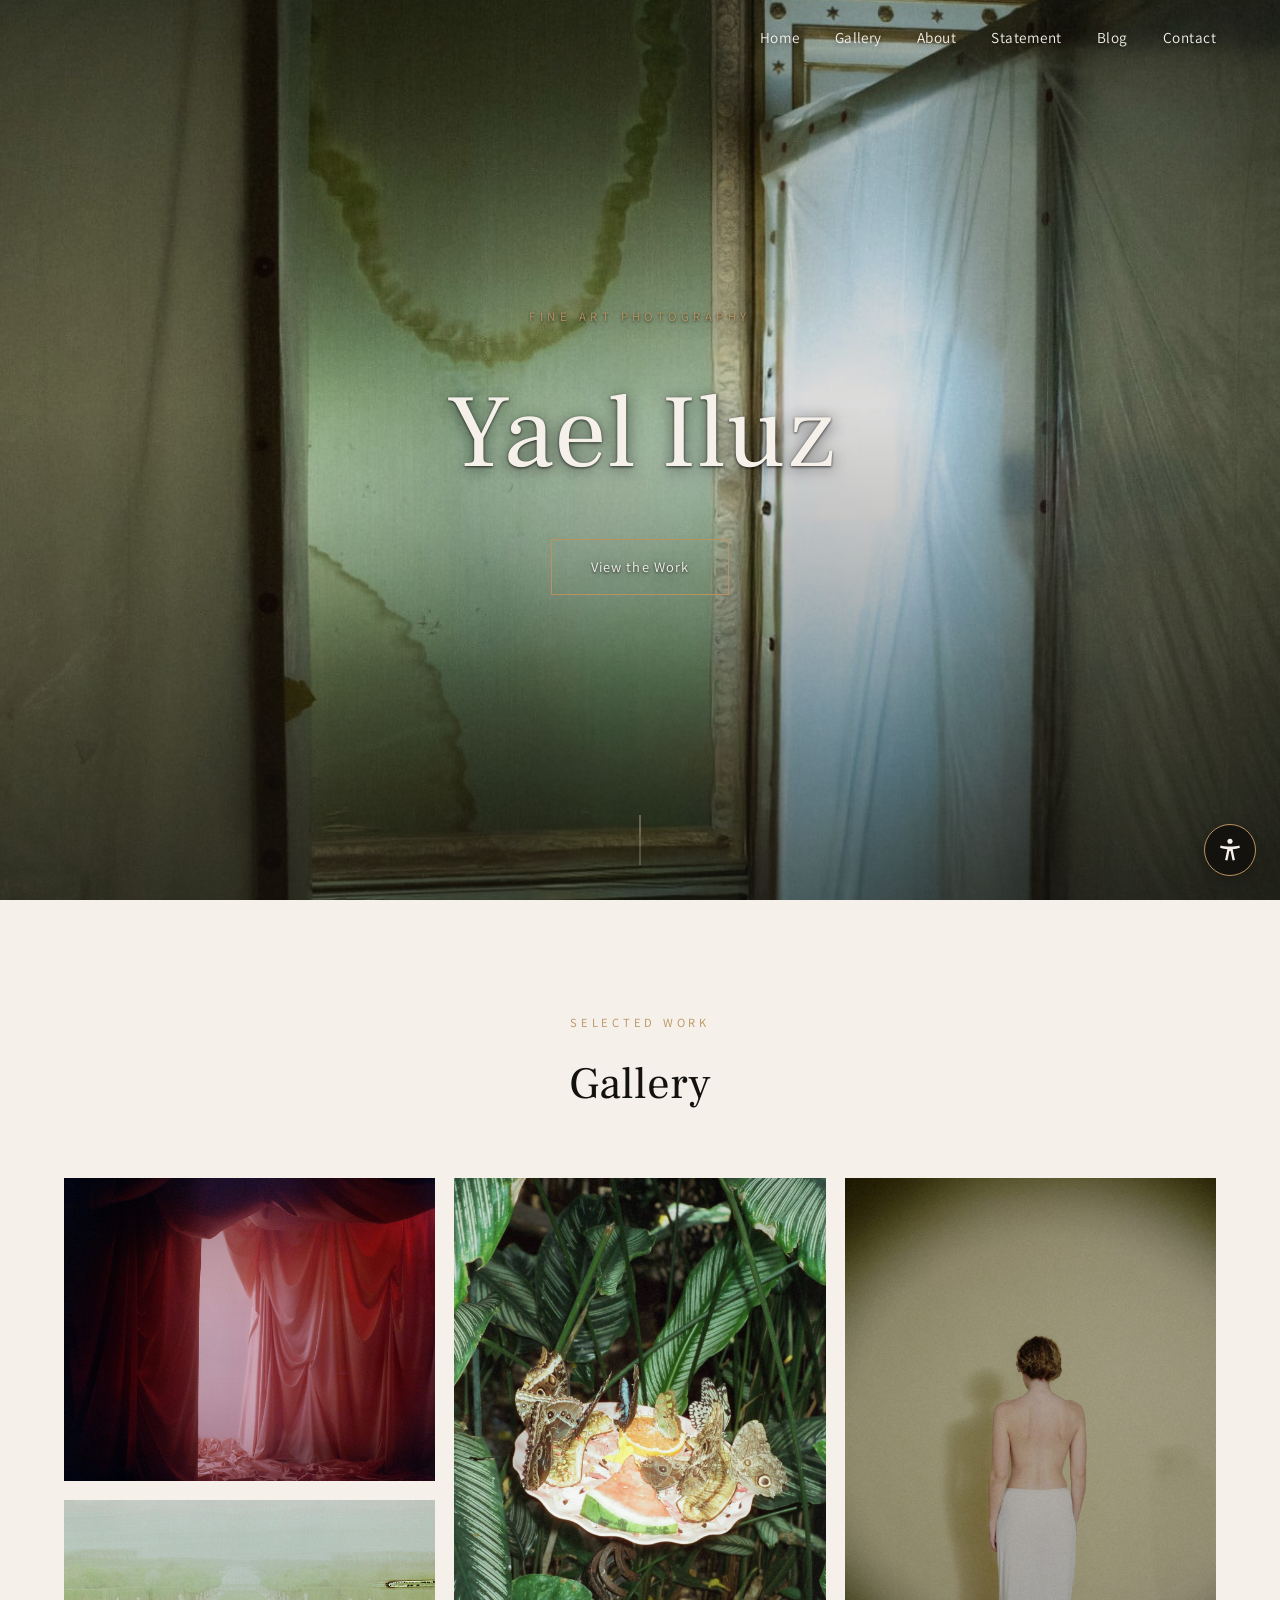
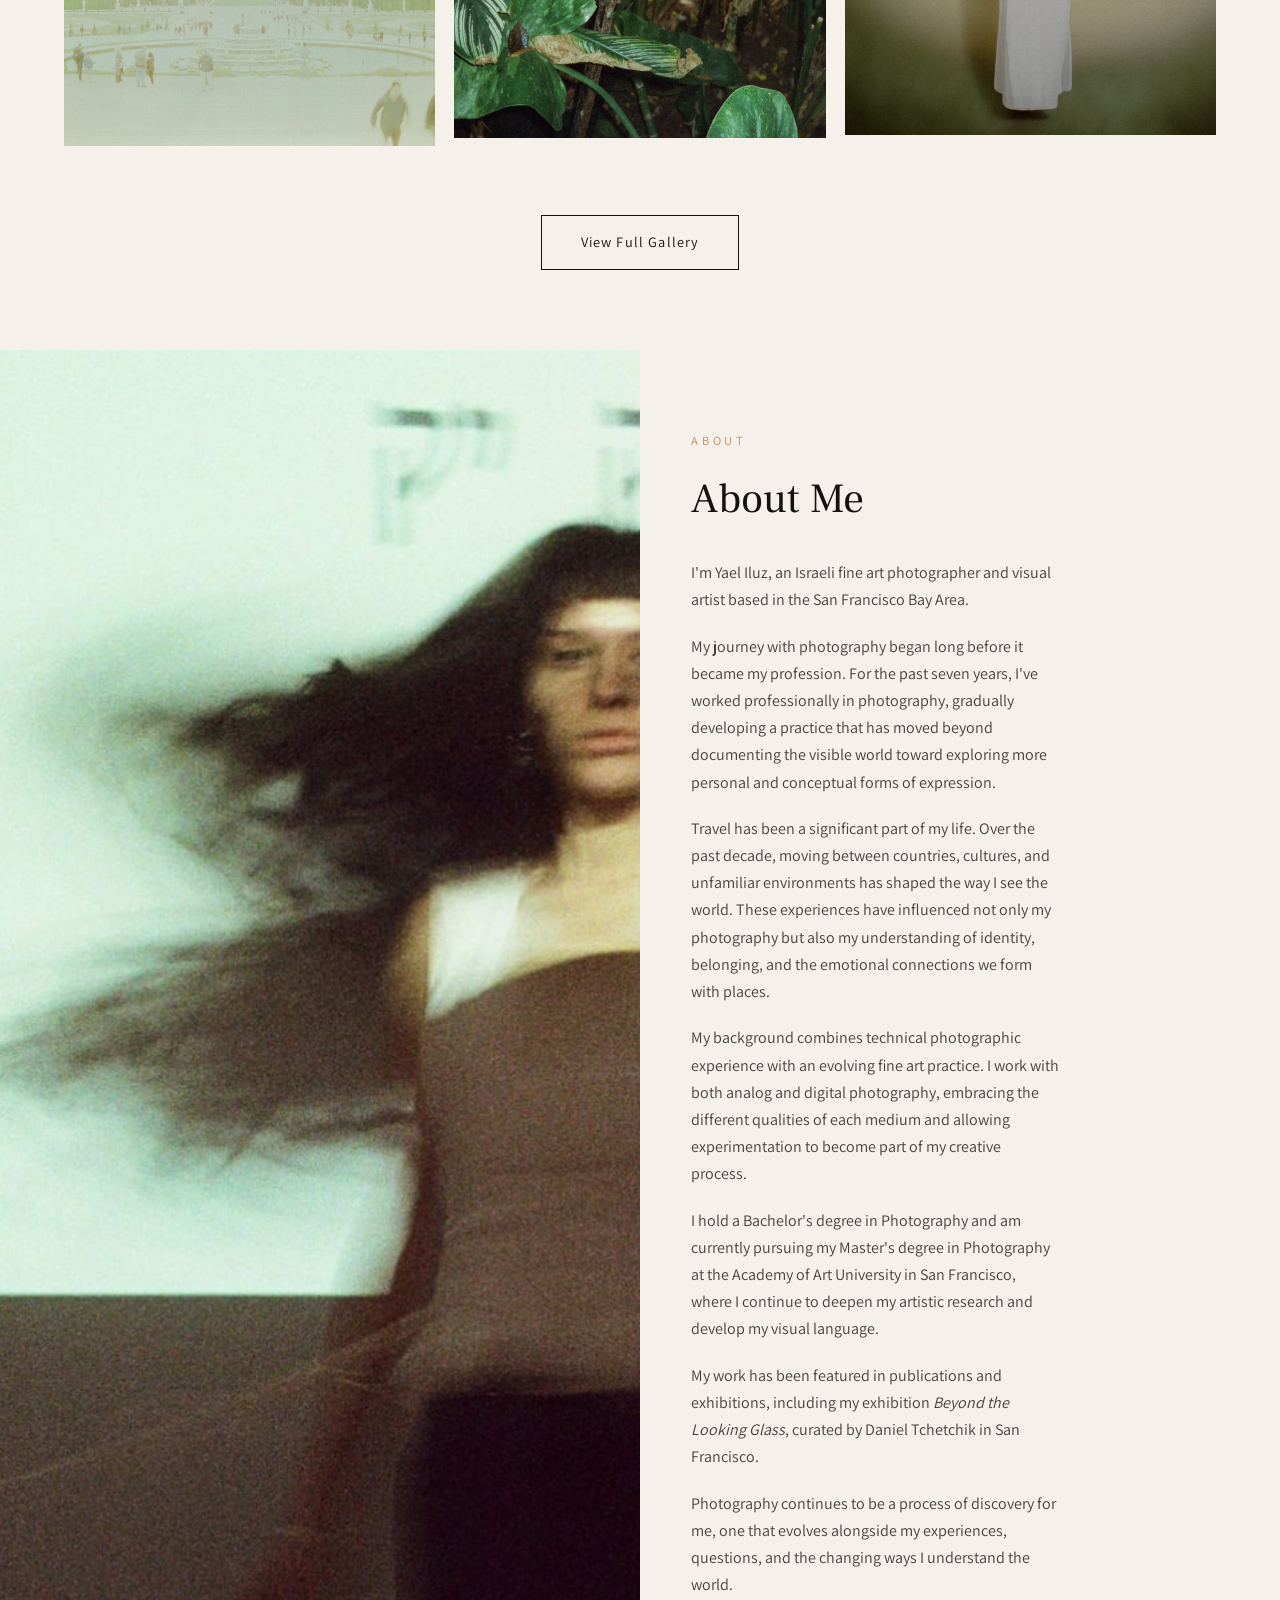
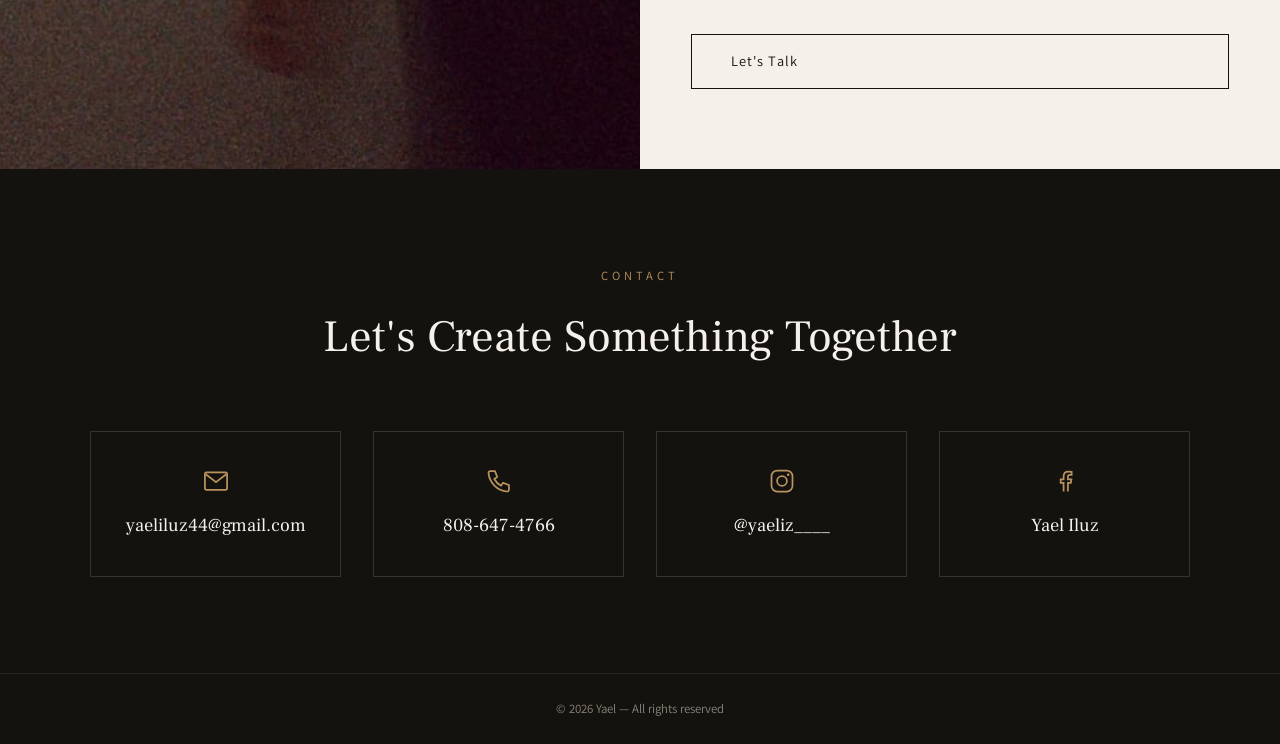
==== commit 50d422a7: "Remove two images from homepage Selected Work preview Removes figure-study.jpg and snow.jpg from the" ====
--- a/index.html
+++ b/index.html
@@ -52,9 +52,7 @@
   <div class="masonry" id="masonryGrid">
     <figure class="masonry-item"><img src="images/gallery/curtain.jpg" alt="Draped curtain, studio" loading="lazy"><figcaption>Fine Art // Studio</figcaption></figure>
     <figure class="masonry-item"><img src="images/gallery/garden.jpg" alt="Garden fountain, pastel tones" loading="lazy"><figcaption>Nature</figcaption></figure>
-    <figure class="masonry-item"><img src="images/gallery/figure-study.jpg" alt="Figure study, seated" loading="lazy"><figcaption>Portrait</figcaption></figure>
     <figure class="masonry-item"><img src="images/gallery/butterflies.jpg" alt="Butterflies on a fruit plate" loading="lazy"><figcaption>Nature</figcaption></figure>
-    <figure class="masonry-item"><img src="images/gallery/snow.jpg" alt="Melting snow, abstract" loading="lazy"><figcaption>Nature // Abstract</figcaption></figure>
     <figure class="masonry-item"><img src="images/gallery/back-portrait.jpg" alt="Bare back portrait against a wall" loading="lazy"><figcaption>Portrait</figcaption></figure>
   </div>
   <div class="gallery-cta">
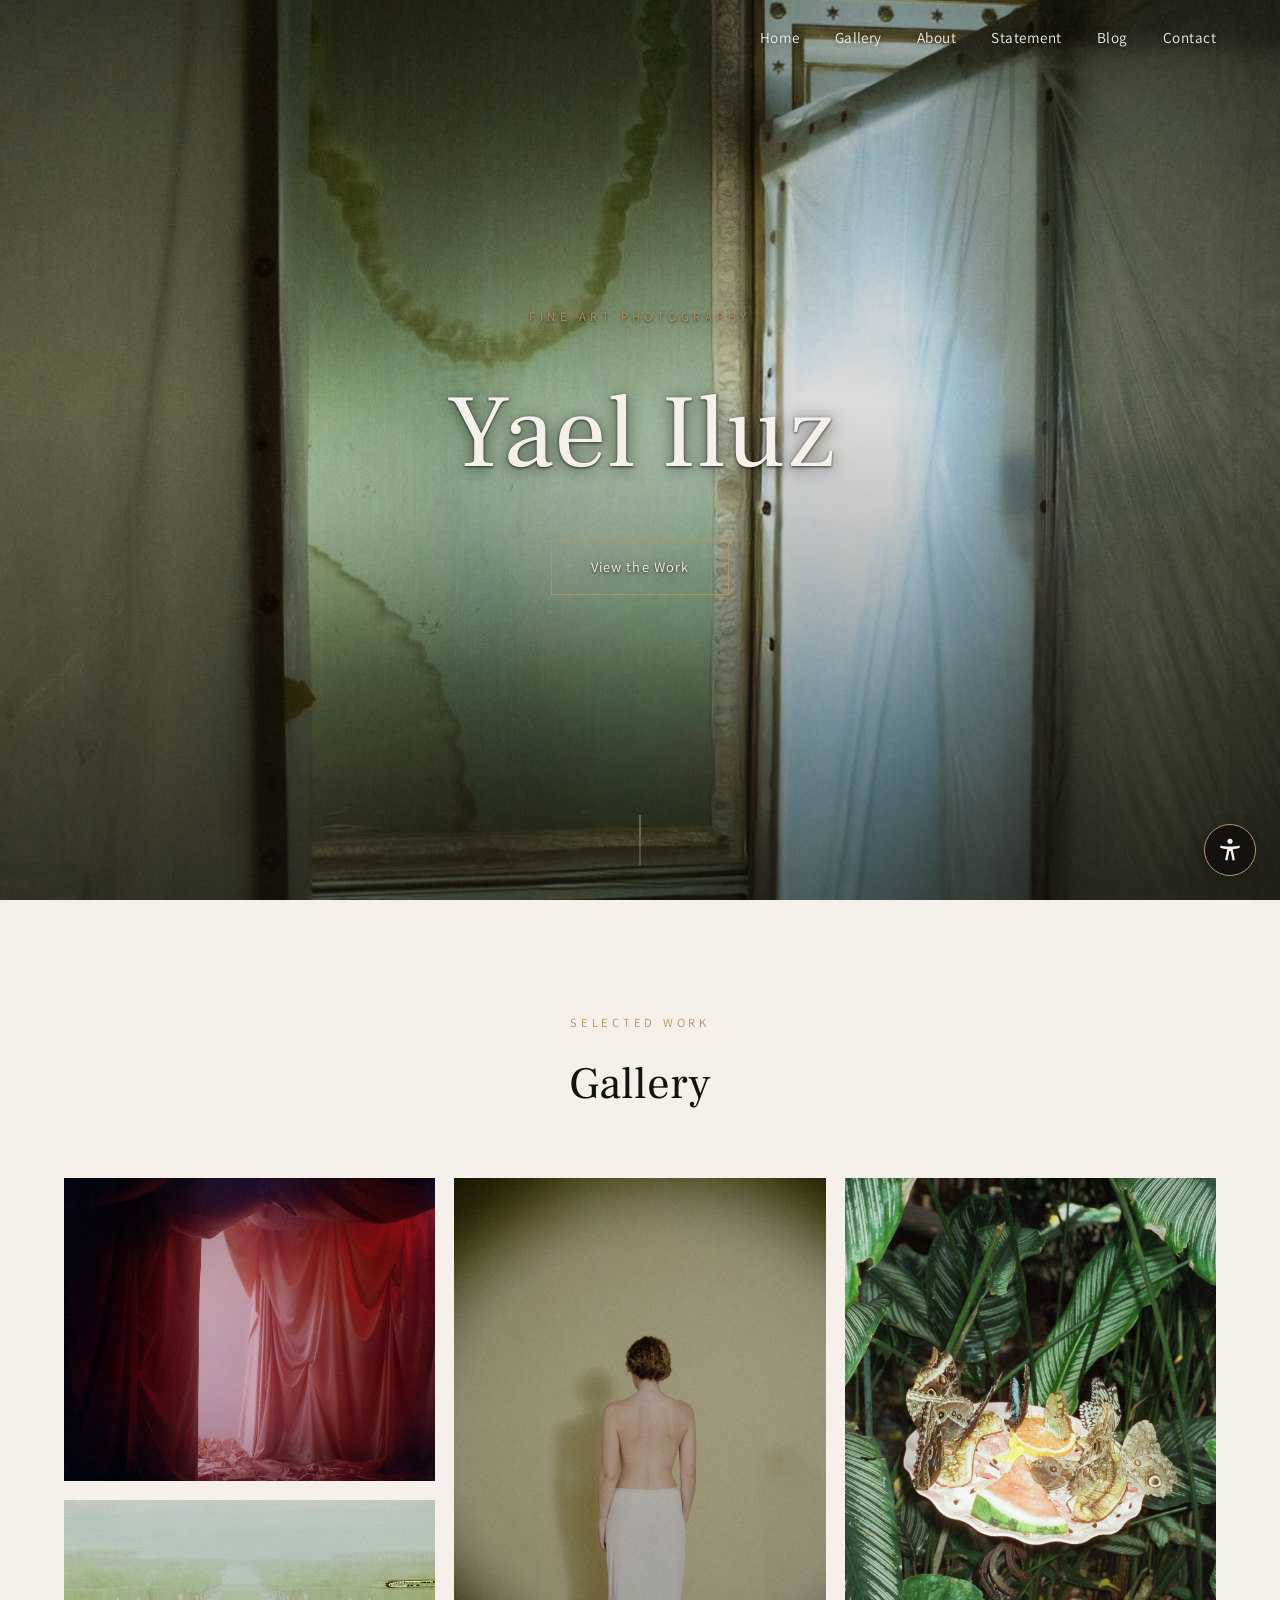
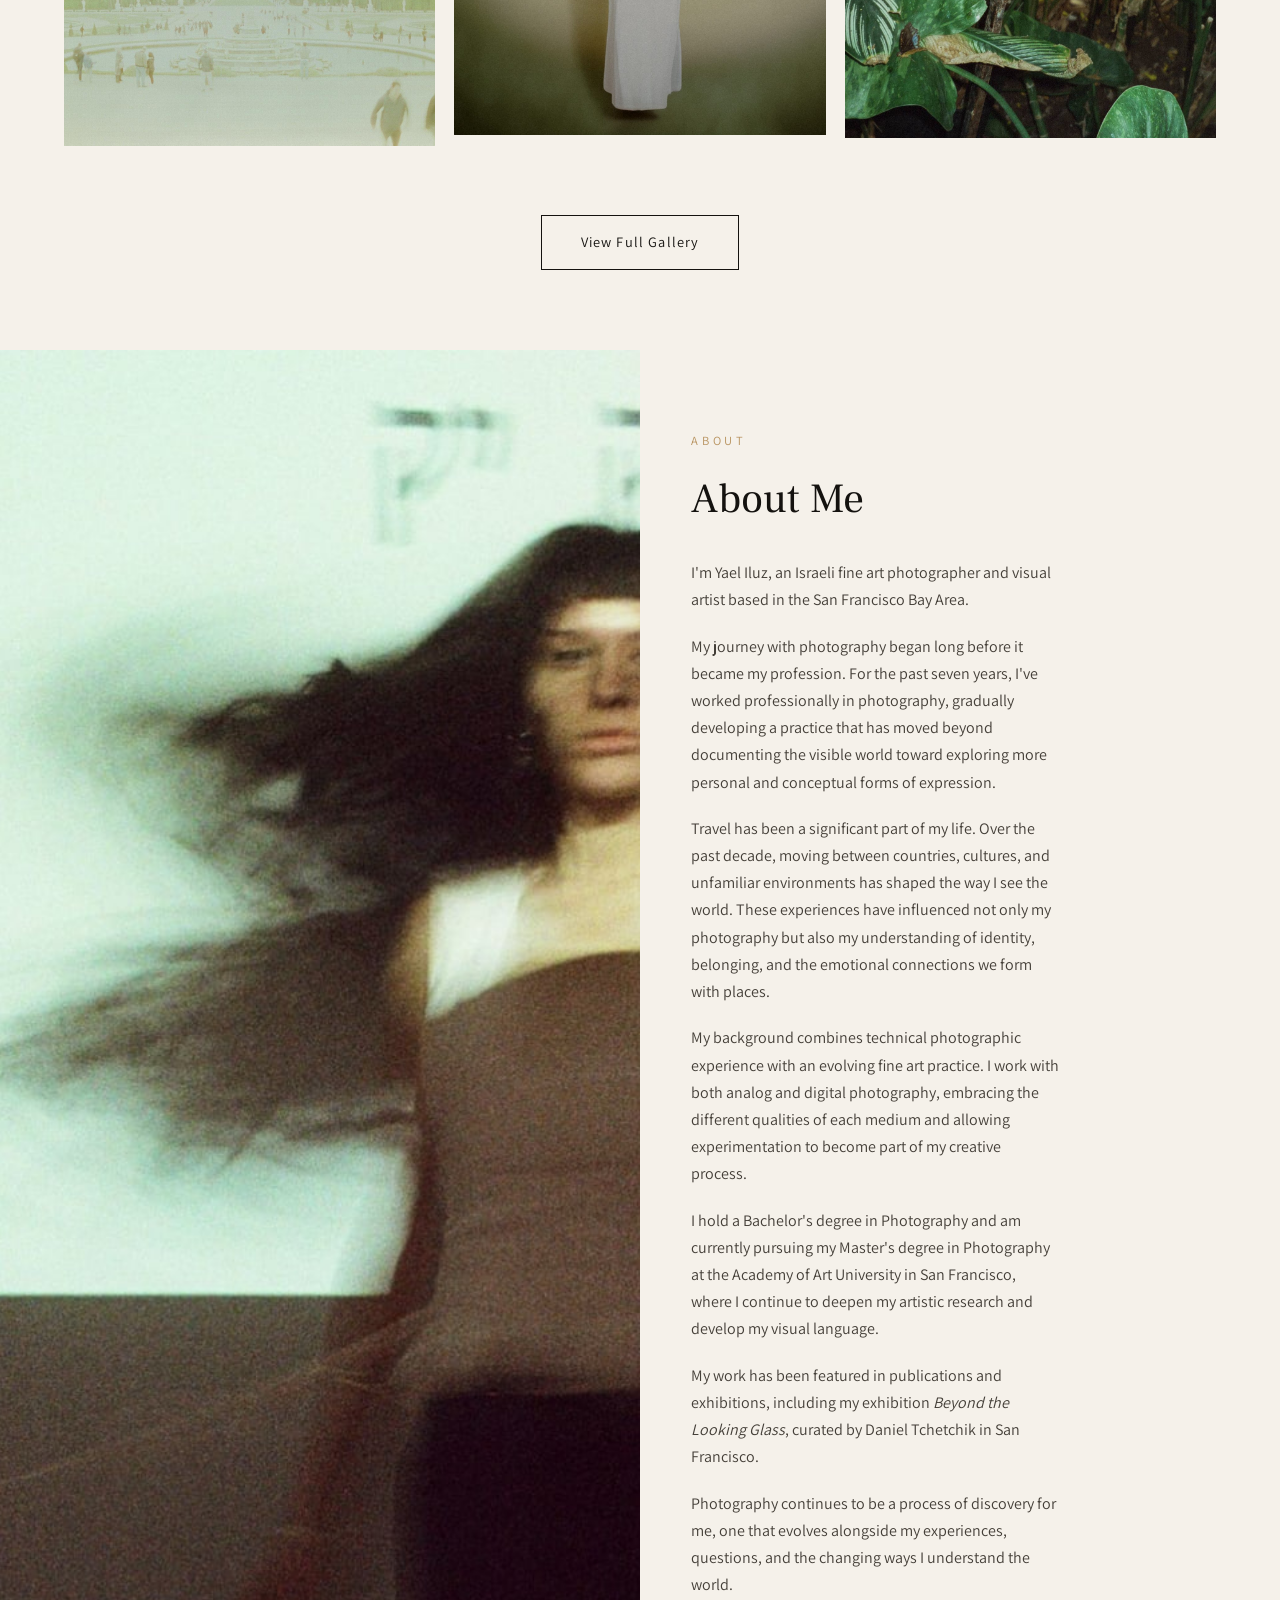
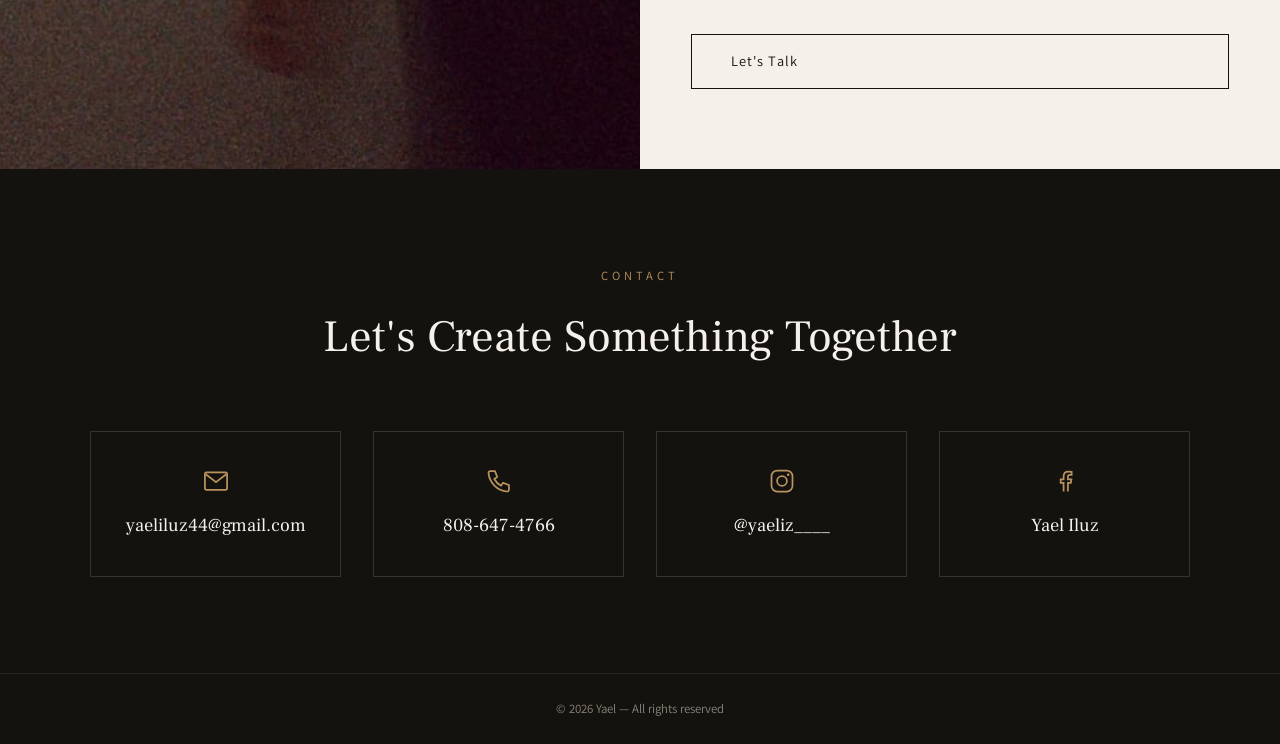
==== commit 4d63090d: "Swap order of figure and butterflies images on homepage Figure (back-portrait) now comes before butt" ====
--- a/index.html
+++ b/index.html
@@ -50,10 +50,10 @@
     <h2>Gallery</h2>
   </div>
   <div class="masonry" id="masonryGrid">
-    <figure class="masonry-item"><img src="images/gallery/curtain.jpg" alt="Draped curtain, studio" loading="lazy"><figcaption>Fine Art // Studio</figcaption></figure>
-    <figure class="masonry-item"><img src="images/gallery/garden.jpg" alt="Garden fountain, pastel tones" loading="lazy"><figcaption>Nature</figcaption></figure>
-    <figure class="masonry-item"><img src="images/gallery/butterflies.jpg" alt="Butterflies on a fruit plate" loading="lazy"><figcaption>Nature</figcaption></figure>
-    <figure class="masonry-item"><img src="images/gallery/back-portrait.jpg" alt="Bare back portrait against a wall" loading="lazy"><figcaption>Portrait</figcaption></figure>
+    <figure class="masonry-item"><img src="images/gallery/curtain.jpg" alt="Draped curtain, studio" loading="lazy"></figure>
+    <figure class="masonry-item"><img src="images/gallery/garden.jpg" alt="Garden fountain, pastel tones" loading="lazy"></figure>
+    <figure class="masonry-item"><img src="images/gallery/back-portrait.jpg" alt="Bare back portrait against a wall" loading="lazy"></figure>
+    <figure class="masonry-item"><img src="images/gallery/butterflies.jpg" alt="Butterflies on a fruit plate" loading="lazy"></figure>
   </div>
   <div class="gallery-cta">
     <a href="gallery.html" class="btn btn-outline">View Full Gallery</a>
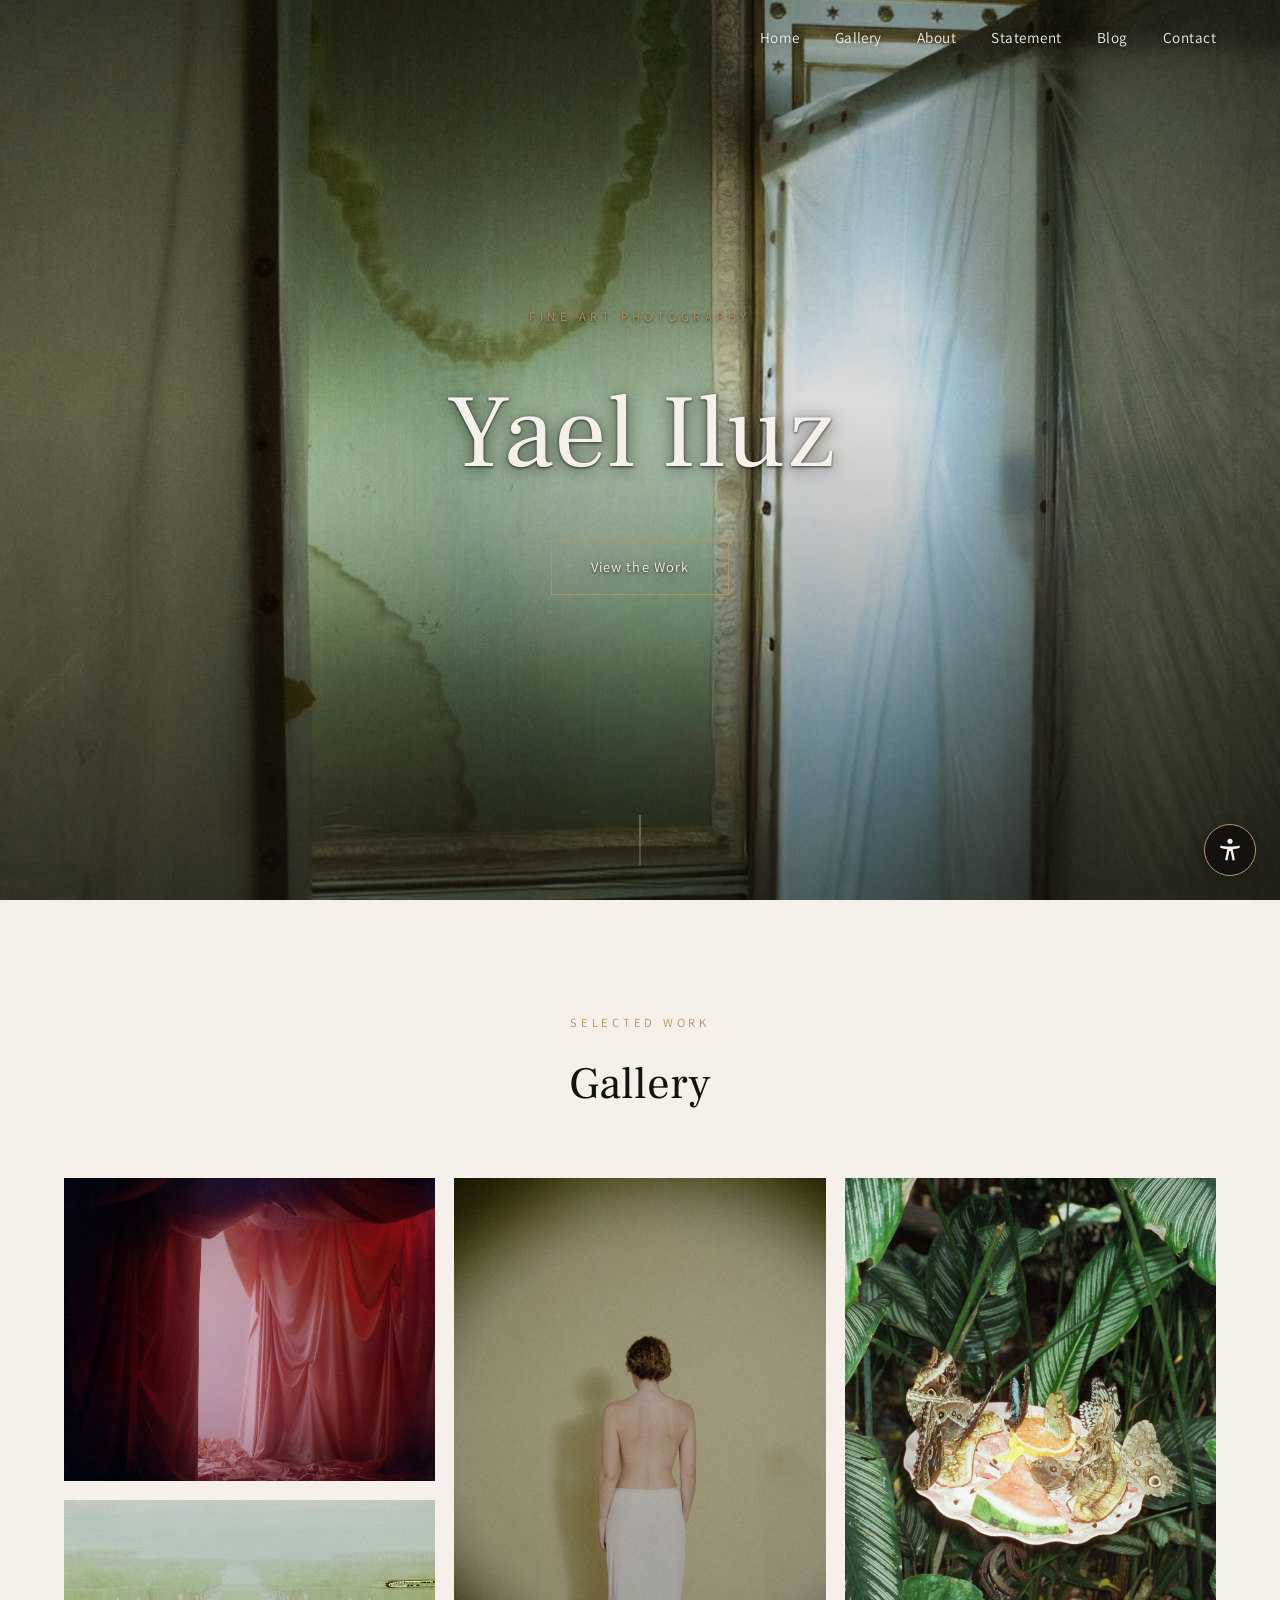
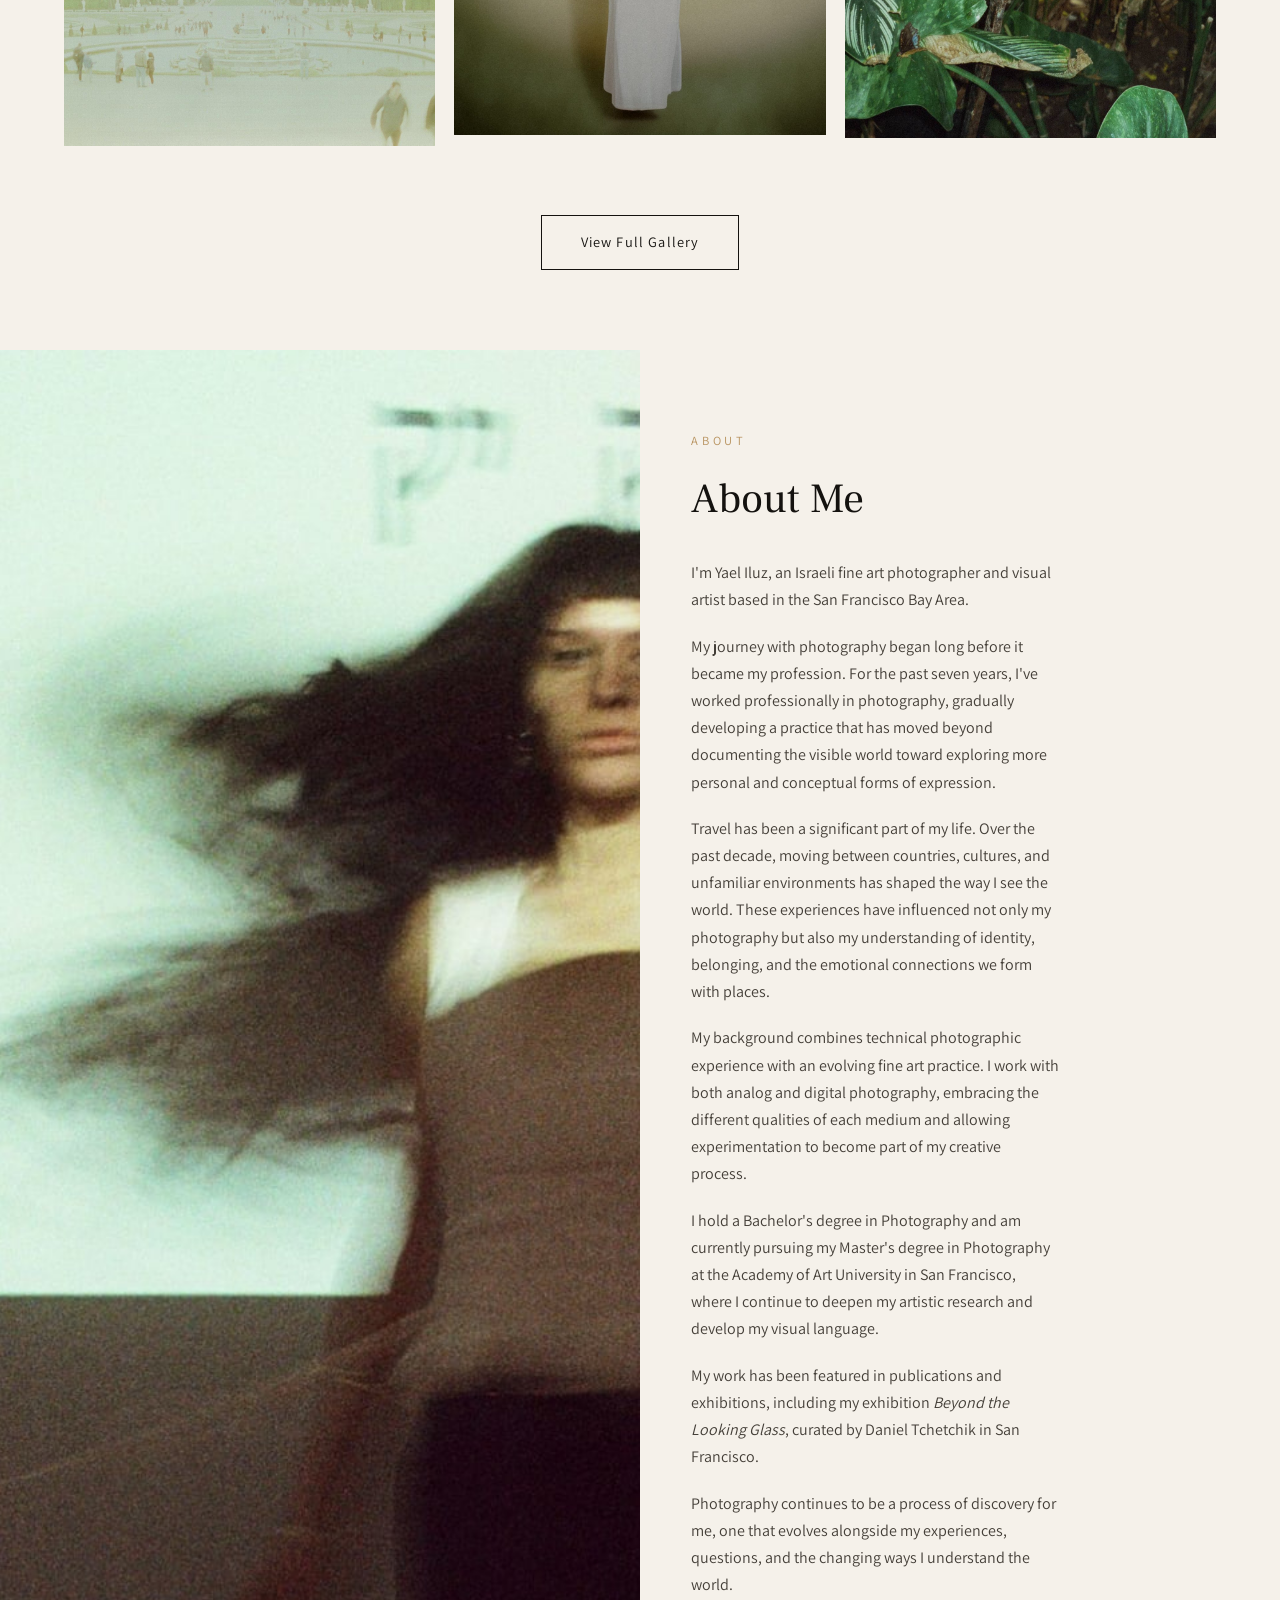
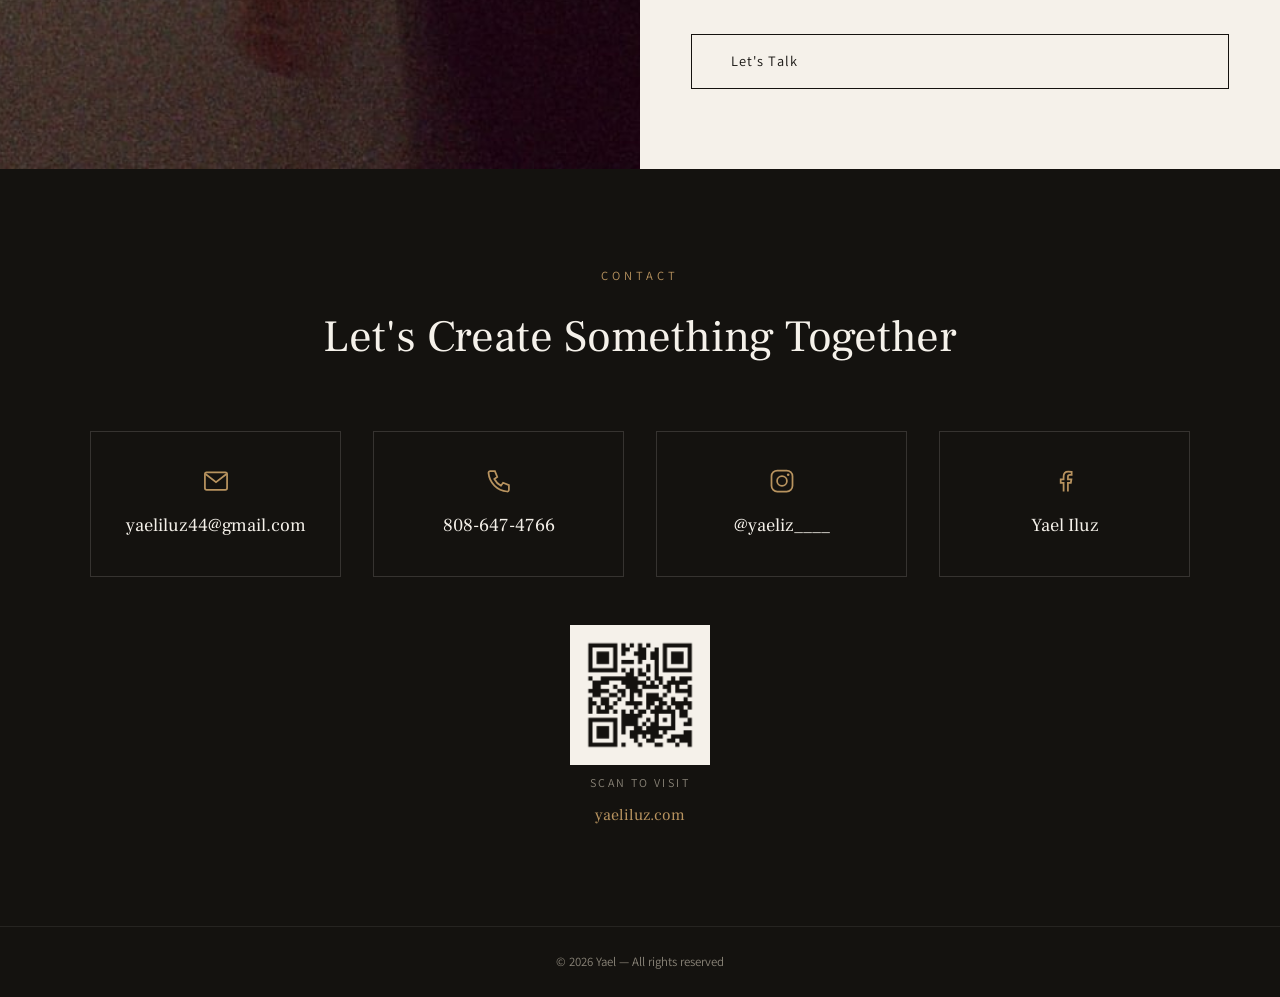
==== commit 1051b63c: "Add QR code + shareable link to homepage contact section QR code (images/qr-code.png) links to yaeli" ====
--- a/index.html
+++ b/index.html
@@ -8,7 +8,7 @@
 <link rel="preconnect" href="https://fonts.googleapis.com">
 <link rel="preconnect" href="https://fonts.gstatic.com" crossorigin>
 <link href="https://fonts.googleapis.com/css2?family=Frank+Ruhl+Libre:wght@300;400;500;700&family=Assistant:wght@300;400;500;600&display=swap" rel="stylesheet">
-<link rel="stylesheet" href="styles.css?v=4">
+<link rel="stylesheet" href="styles.css?v=5">
 </head>
 <body>
 
@@ -99,6 +99,11 @@
       <span class="contact-value">Yael Iluz</span>
     </a>
   </div>
+  <div class="qr-block">
+    <img src="images/qr-code.png" alt="QR code linking to yaeliluz.com" width="140" height="140">
+    <p>Scan to visit</p>
+    <a class="qr-link" href="https://www.yaeliluz.com/">yaeliluz.com</a>
+  </div>
 </section>
 
 <footer class="site-footer">
--- a/styles.css
+++ b/styles.css
@@ -317,6 +317,22 @@
 }
 .contact-icon svg { width: 100%; height: 100%; }
 .contact-value { font-family: var(--serif); font-size: 1.15rem; }
+
+.qr-block {
+  margin: 3rem auto 0; max-width: 220px;
+  text-align: center; display: flex; flex-direction: column; align-items: center; gap: 0.5rem;
+}
+.qr-block img {
+  background: var(--cream); padding: 10px;
+}
+.qr-block p {
+  font-size: 0.75rem; letter-spacing: 0.2em; text-transform: uppercase; color: var(--muted);
+}
+.qr-block .qr-link {
+  font-family: var(--serif); font-size: 1rem; color: var(--gold);
+  border-bottom: 1px solid transparent; transition: border-color var(--transition);
+}
+.qr-block .qr-link:hover { border-color: var(--gold); }
 
 /* Footer */
 .site-footer {
